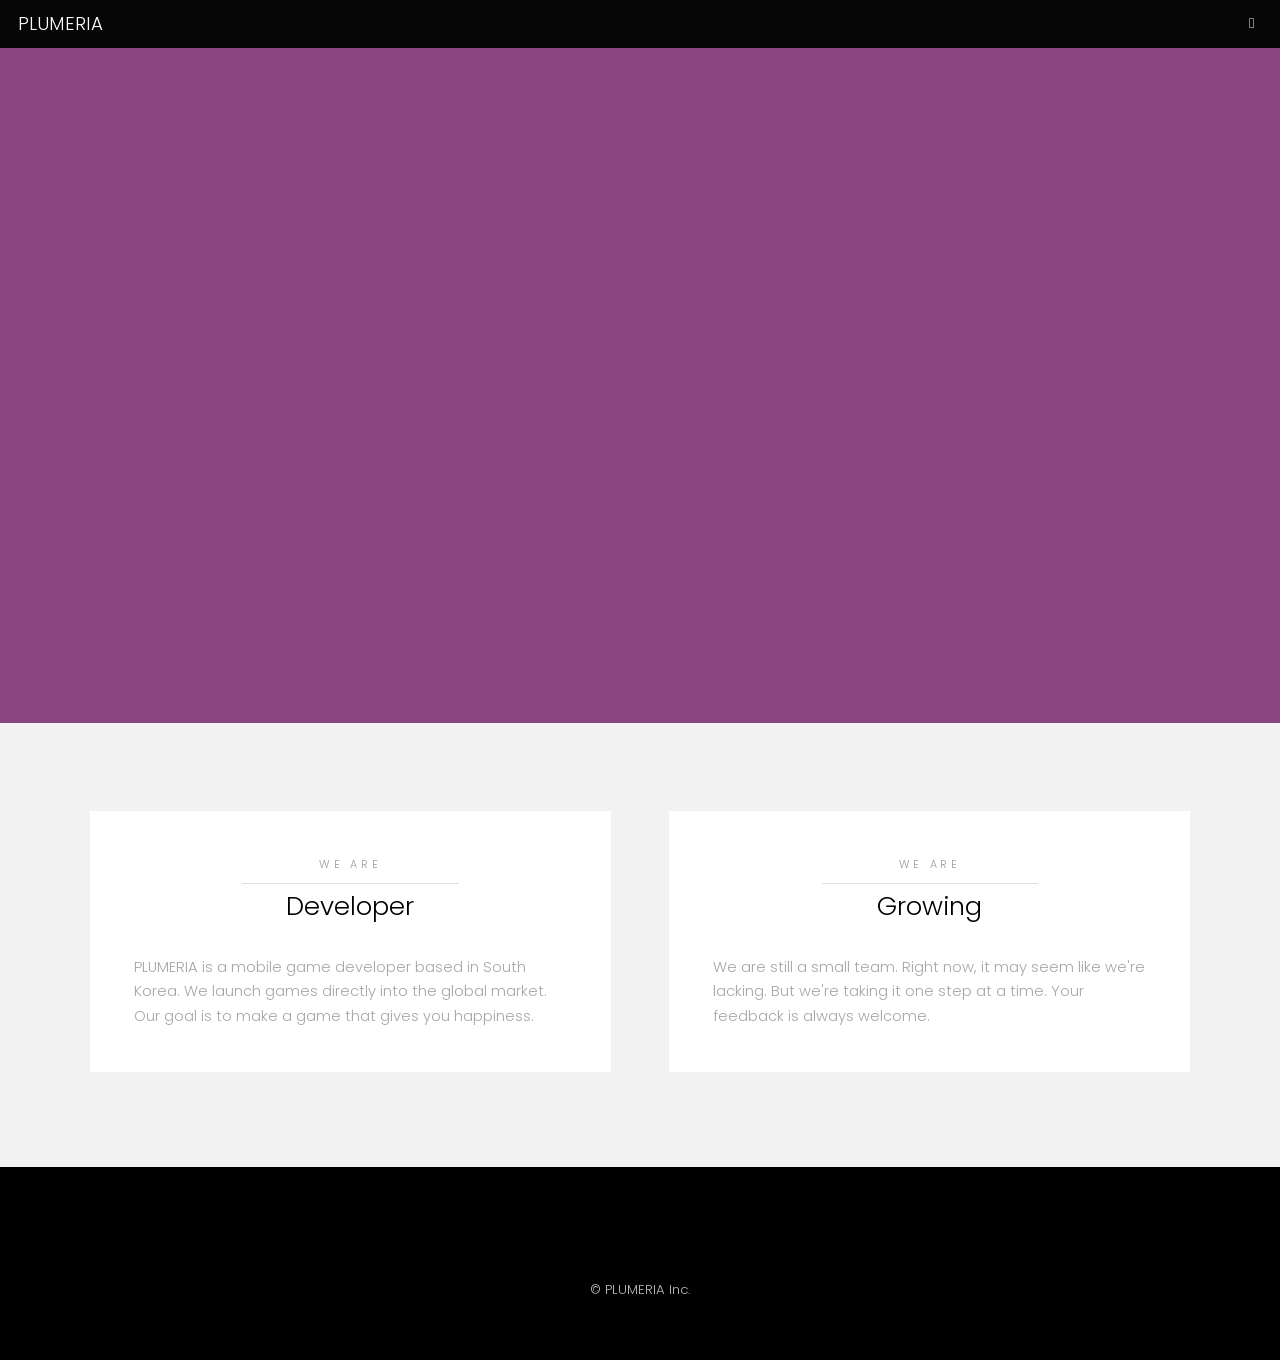
==== aboutus.html @ 8757ef38 "initial commit" ====
<!DOCTYPE HTML>
<!--
	Hielo by TEMPLATED
	templated.co @templatedco
	Released for free under the Creative Commons Attribution 3.0 license (templated.co/license)
-->
<html>
	<head>
        <title>About Us - PLUMERIA</title>
		<meta charset="utf-8" />
		<meta name="viewport" content="width=device-width, initial-scale=1" />
		<link rel="stylesheet" href="assets/css/main.css" />
	</head>
    <body class="subpage">
        <!-- Header -->
        <header id="header">
            <div class="logo"><a href="index.html">PLUMERIA <span></span></a></div>
            <a href="#menu"></a>
        </header>

        <!-- Nav -->
        <nav id="menu">
            <ul class="links">
                <li><a href="index.html">Home</a></li>
                <li><a href="aboutus.html">About Us</a></li>
                <li><a href="games.html">Games</a></li>
                <li><a href="support.html">Support</a></li>
            </ul>
        </nav>


        <section class="banner full">
            <article>
                <img src="images/slide01.jpg" alt="" />
                <div class="inner">
                    <header>
                        <p>A developer and publisher of mobile games.</p>
                        <h3>About Us</h3>
                    </header>
                </div>
            </article>
        </section>

        <!-- One -->
        <section id="one" class="wrapper style2">
            <div class="inner">
                <div class="grid-style">

                    <div>
                        <div class="box">
                            
                            <div class="content">
                                <header class="align-center">
                                    <p>We Are</p>
                                    <h2>Developer</h2>
                                </header>
                                <p> PLUMERIA is a mobile game developer based in South Korea. We launch games directly into the global market. Our goal is to make a game that gives you happiness.</p>
                                
                            </div>
                        </div>
                    </div>

                    <div>
                        <div class="box">
                            
                            <div class="content">
                                <header class="align-center">
                                    <p>We Are</p>
                                    <h2>Growing</h2>
                                </header>
                                <p> We are still a small team. Right now, it may seem like we're lacking. But we're taking it one step at a time. Your feedback is always welcome.</p>
                               
                            </div>
                        </div>
                    </div>

                </div>
            </div>
        </section>



        <!-- Footer -->
        <footer id="footer">
            <div class="container">
                <ul class="icons">
                    <!--
                <li><a href="#" class="icon fa-twitter"><span class="label">Twitter</span></a></li>
                <li><a href="#" class="icon fa-facebook"><span class="label">Facebook</span></a></li>
                <li><a href="#" class="icon fa-instagram"><span class="label">Instagram</span></a></li>
                -->
                    <li><a href="mailto:contact@plumeriagames.com" class="icon fa-envelope-o"><span class="label">Email</span></a></li>
                </ul>
            </div>
            <div class="copyright">
                &copy; PLUMERIA Inc.
            </div>
        </footer>

        <!-- Scripts -->
        <script src="assets/js/jquery.min.js"></script>
        <script src="assets/js/jquery.scrollex.min.js"></script>
        <script src="assets/js/skel.min.js"></script>
        <script src="assets/js/util.js"></script>
        <script src="assets/js/main.js"></script>

    </body>
</html>
---- assets/css/main.css ----
@charset "UTF-8";
@import url(font-awesome.min.css);
@import url("https://fonts.googleapis.com/css?family=Poppins:300,400,500,600,700");

/*
	Hielo by TEMPLATED
	templated.co @templatedco
	Released for free under the Creative Commons Attribution 3.0 license (templated.co/license)
*/

/* Reset */

	html, body, div, span, applet, object, iframe, h1, h2, h3, h4, h5, h6, p, blockquote, pre, a, abbr, acronym, address, big, cite, code, del, dfn, em, img, ins, kbd, q, s, samp, small, strike, strong, sub, sup, tt, var, b, u, i, center, dl, dt, dd, ol, ul, li, fieldset, form, label, legend, table, caption, tbody, tfoot, thead, tr, th, td, article, aside, canvas, details, embed, figure, figcaption, footer, header, hgroup, menu, nav, output, ruby, section, summary, time, mark, audio, video {
		margin: 0;
		padding: 0;
		border: 0;
		font-size: 100%;
		font: inherit;
		vertical-align: baseline;
	}

	article, aside, details, figcaption, figure, footer, header, hgroup, menu, nav, section {
		display: block;
	}

	body {
		line-height: 1;
	}

	ol, ul {
		list-style: none;
	}

	blockquote, q {
		quotes: none;
	}

	blockquote:before, blockquote:after, q:before, q:after {
		content: '';
		content: none;
	}

	table {
		border-collapse: collapse;
		border-spacing: 0;
	}

	body {
		-webkit-text-size-adjust: none;
	}

/* Box Model */

	*, *:before, *:after {
		-moz-box-sizing: border-box;
		-webkit-box-sizing: border-box;
		box-sizing: border-box;
	}

/* Containers */

	.container {
		margin-left: auto;
		margin-right: auto;
	}

	.container.\31 25\25 {
		width: 100%;
		max-width: 100rem;
		min-width: 80rem;
	}

	.container.\37 5\25 {
		width: 60rem;
	}

	.container.\35 0\25 {
		width: 40rem;
	}

	.container.\32 5\25 {
		width: 20rem;
	}

	.container {
		width: 80rem;
	}

	@media screen and (max-width: 1680px) {

		.container.\31 25\25 {
			width: 100%;
			max-width: 100rem;
			min-width: 80rem;
		}

		.container.\37 5\25 {
			width: 60rem;
		}

		.container.\35 0\25 {
			width: 40rem;
		}

		.container.\32 5\25 {
			width: 20rem;
		}

		.container {
			width: 80rem;
		}

	}

	@media screen and (max-width: 1280px) {

		.container.\31 25\25 {
			width: 100%;
			max-width: 81.25rem;
			min-width: 65rem;
		}

		.container.\37 5\25 {
			width: 48.75rem;
		}

		.container.\35 0\25 {
			width: 32.5rem;
		}

		.container.\32 5\25 {
			width: 16.25rem;
		}

		.container {
			width: 65rem;
		}

	}

	@media screen and (max-width: 980px) {

		.container.\31 25\25 {
			width: 100%;
			max-width: 112.5%;
			min-width: 90%;
		}

		.container.\37 5\25 {
			width: 67.5%;
		}

		.container.\35 0\25 {
			width: 45%;
		}

		.container.\32 5\25 {
			width: 22.5%;
		}

		.container {
			width: 90%;
		}

	}

	@media screen and (max-width: 736px) {

		.container.\31 25\25 {
			width: 100%;
			max-width: 112.5%;
			min-width: 90%;
		}

		.container.\37 5\25 {
			width: 67.5%;
		}

		.container.\35 0\25 {
			width: 45%;
		}

		.container.\32 5\25 {
			width: 22.5%;
		}

		.container {
			width: 90% !important;
		}

	}

	@media screen and (max-width: 480px) {

		.container.\31 25\25 {
			width: 100%;
			max-width: 112.5%;
			min-width: 90%;
		}

		.container.\37 5\25 {
			width: 67.5%;
		}

		.container.\35 0\25 {
			width: 45%;
		}

		.container.\32 5\25 {
			width: 22.5%;
		}

		.container {
			width: 90% !important;
		}

	}

/* Grid */

	.row {
		border-bottom: solid 1px transparent;
		-moz-box-sizing: border-box;
		-webkit-box-sizing: border-box;
		box-sizing: border-box;
	}

	.row > * {
		float: left;
		-moz-box-sizing: border-box;
		-webkit-box-sizing: border-box;
		box-sizing: border-box;
	}

	.row:after, .row:before {
		content: '';
		display: block;
		clear: both;
		height: 0;
	}

	.row.uniform > * > :first-child {
		margin-top: 0;
	}

	.row.uniform > * > :last-child {
		margin-bottom: 0;
	}

	.row.\30 \25 > * {
		padding: 0 0 0 0rem;
	}

	.row.\30 \25 {
		margin: 0 0 -1px 0rem;
	}

	.row.uniform.\30 \25 > * {
		padding: 0rem 0 0 0rem;
	}

	.row.uniform.\30 \25 {
		margin: 0rem 0 -1px 0rem;
	}

	.row > * {
		padding: 0 0 0 2rem;
	}

	.row {
		margin: 0 0 -1px -2rem;
	}

	.row.uniform > * {
		padding: 2rem 0 0 2rem;
	}

	.row.uniform {
		margin: -2rem 0 -1px -2rem;
	}

	.row.\32 00\25 > * {
		padding: 0 0 0 4rem;
	}

	.row.\32 00\25 {
		margin: 0 0 -1px -4rem;
	}

	.row.uniform.\32 00\25 > * {
		padding: 4rem 0 0 4rem;
	}

	.row.uniform.\32 00\25 {
		margin: -4rem 0 -1px -4rem;
	}

	.row.\31 50\25 > * {
		padding: 0 0 0 3rem;
	}

	.row.\31 50\25 {
		margin: 0 0 -1px -3rem;
	}

	.row.uniform.\31 50\25 > * {
		padding: 3rem 0 0 3rem;
	}

	.row.uniform.\31 50\25 {
		margin: -3rem 0 -1px -3rem;
	}

	.row.\35 0\25 > * {
		padding: 0 0 0 1rem;
	}

	.row.\35 0\25 {
		margin: 0 0 -1px -1rem;
	}

	.row.uniform.\35 0\25 > * {
		padding: 1rem 0 0 1rem;
	}

	.row.uniform.\35 0\25 {
		margin: -1rem 0 -1px -1rem;
	}

	.row.\32 5\25 > * {
		padding: 0 0 0 0.5rem;
	}

	.row.\32 5\25 {
		margin: 0 0 -1px -0.5rem;
	}

	.row.uniform.\32 5\25 > * {
		padding: 0.5rem 0 0 0.5rem;
	}

	.row.uniform.\32 5\25 {
		margin: -0.5rem 0 -1px -0.5rem;
	}

	.\31 2u, .\31 2u\24 {
		width: 100%;
		clear: none;
		margin-left: 0;
	}

	.\31 1u, .\31 1u\24 {
		width: 91.6666666667%;
		clear: none;
		margin-left: 0;
	}

	.\31 0u, .\31 0u\24 {
		width: 83.3333333333%;
		clear: none;
		margin-left: 0;
	}

	.\39 u, .\39 u\24 {
		width: 75%;
		clear: none;
		margin-left: 0;
	}

	.\38 u, .\38 u\24 {
		width: 66.6666666667%;
		clear: none;
		margin-left: 0;
	}

	.\37 u, .\37 u\24 {
		width: 58.3333333333%;
		clear: none;
		margin-left: 0;
	}

	.\36 u, .\36 u\24 {
		width: 50%;
		clear: none;
		margin-left: 0;
	}

	.\35 u, .\35 u\24 {
		width: 41.6666666667%;
		clear: none;
		margin-left: 0;
	}

	.\34 u, .\34 u\24 {
		width: 33.3333333333%;
		clear: none;
		margin-left: 0;
	}

	.\33 u, .\33 u\24 {
		width: 25%;
		clear: none;
		margin-left: 0;
	}

	.\32 u, .\32 u\24 {
		width: 16.6666666667%;
		clear: none;
		margin-left: 0;
	}

	.\31 u, .\31 u\24 {
		width: 8.3333333333%;
		clear: none;
		margin-left: 0;
	}

	.\31 2u\24 + *,
	.\31 1u\24 + *,
	.\31 0u\24 + *,
	.\39 u\24 + *,
	.\38 u\24 + *,
	.\37 u\24 + *,
	.\36 u\24 + *,
	.\35 u\24 + *,
	.\34 u\24 + *,
	.\33 u\24 + *,
	.\32 u\24 + *,
	.\31 u\24 + * {
		clear: left;
	}

	.\-11u {
		margin-left: 91.66667%;
	}

	.\-10u {
		margin-left: 83.33333%;
	}

	.\-9u {
		margin-left: 75%;
	}

	.\-8u {
		margin-left: 66.66667%;
	}

	.\-7u {
		margin-left: 58.33333%;
	}

	.\-6u {
		margin-left: 50%;
	}

	.\-5u {
		margin-left: 41.66667%;
	}

	.\-4u {
		margin-left: 33.33333%;
	}

	.\-3u {
		margin-left: 25%;
	}

	.\-2u {
		margin-left: 16.66667%;
	}

	.\-1u {
		margin-left: 8.33333%;
	}

	@media screen and (max-width: 1680px) {

		.row > * {
			padding: 0 0 0 2rem;
		}

		.row {
			margin: 0 0 -1px -2rem;
		}

		.row.uniform > * {
			padding: 2rem 0 0 2rem;
		}

		.row.uniform {
			margin: -2rem 0 -1px -2rem;
		}

		.row.\32 00\25 > * {
			padding: 0 0 0 4rem;
		}

		.row.\32 00\25 {
			margin: 0 0 -1px -4rem;
		}

		.row.uniform.\32 00\25 > * {
			padding: 4rem 0 0 4rem;
		}

		.row.uniform.\32 00\25 {
			margin: -4rem 0 -1px -4rem;
		}

		.row.\31 50\25 > * {
			padding: 0 0 0 3rem;
		}

		.row.\31 50\25 {
			margin: 0 0 -1px -3rem;
		}

		.row.uniform.\31 50\25 > * {
			padding: 3rem 0 0 3rem;
		}

		.row.uniform.\31 50\25 {
			margin: -3rem 0 -1px -3rem;
		}

		.row.\35 0\25 > * {
			padding: 0 0 0 1rem;
		}

		.row.\35 0\25 {
			margin: 0 0 -1px -1rem;
		}

		.row.uniform.\35 0\25 > * {
			padding: 1rem 0 0 1rem;
		}

		.row.uniform.\35 0\25 {
			margin: -1rem 0 -1px -1rem;
		}

		.row.\32 5\25 > * {
			padding: 0 0 0 0.5rem;
		}

		.row.\32 5\25 {
			margin: 0 0 -1px -0.5rem;
		}

		.row.uniform.\32 5\25 > * {
			padding: 0.5rem 0 0 0.5rem;
		}

		.row.uniform.\32 5\25 {
			margin: -0.5rem 0 -1px -0.5rem;
		}

		.\31 2u\28xlarge\29, .\31 2u\24\28xlarge\29 {
			width: 100%;
			clear: none;
			margin-left: 0;
		}

		.\31 1u\28xlarge\29, .\31 1u\24\28xlarge\29 {
			width: 91.6666666667%;
			clear: none;
			margin-left: 0;
		}

		.\31 0u\28xlarge\29, .\31 0u\24\28xlarge\29 {
			width: 83.3333333333%;
			clear: none;
			margin-left: 0;
		}

		.\39 u\28xlarge\29, .\39 u\24\28xlarge\29 {
			width: 75%;
			clear: none;
			margin-left: 0;
		}

		.\38 u\28xlarge\29, .\38 u\24\28xlarge\29 {
			width: 66.6666666667%;
			clear: none;
			margin-left: 0;
		}

		.\37 u\28xlarge\29, .\37 u\24\28xlarge\29 {
			width: 58.3333333333%;
			clear: none;
			margin-left: 0;
		}

		.\36 u\28xlarge\29, .\36 u\24\28xlarge\29 {
			width: 50%;
			clear: none;
			margin-left: 0;
		}

		.\35 u\28xlarge\29, .\35 u\24\28xlarge\29 {
			width: 41.6666666667%;
			clear: none;
			margin-left: 0;
		}

		.\34 u\28xlarge\29, .\34 u\24\28xlarge\29 {
			width: 33.3333333333%;
			clear: none;
			margin-left: 0;
		}

		.\33 u\28xlarge\29, .\33 u\24\28xlarge\29 {
			width: 25%;
			clear: none;
			margin-left: 0;
		}

		.\32 u\28xlarge\29, .\32 u\24\28xlarge\29 {
			width: 16.6666666667%;
			clear: none;
			margin-left: 0;
		}

		.\31 u\28xlarge\29, .\31 u\24\28xlarge\29 {
			width: 8.3333333333%;
			clear: none;
			margin-left: 0;
		}

		.\31 2u\24\28xlarge\29 + *,
		.\31 1u\24\28xlarge\29 + *,
		.\31 0u\24\28xlarge\29 + *,
		.\39 u\24\28xlarge\29 + *,
		.\38 u\24\28xlarge\29 + *,
		.\37 u\24\28xlarge\29 + *,
		.\36 u\24\28xlarge\29 + *,
		.\35 u\24\28xlarge\29 + *,
		.\34 u\24\28xlarge\29 + *,
		.\33 u\24\28xlarge\29 + *,
		.\32 u\24\28xlarge\29 + *,
		.\31 u\24\28xlarge\29 + * {
			clear: left;
		}

		.\-11u\28xlarge\29 {
			margin-left: 91.66667%;
		}

		.\-10u\28xlarge\29 {
			margin-left: 83.33333%;
		}

		.\-9u\28xlarge\29 {
			margin-left: 75%;
		}

		.\-8u\28xlarge\29 {
			margin-left: 66.66667%;
		}

		.\-7u\28xlarge\29 {
			margin-left: 58.33333%;
		}

		.\-6u\28xlarge\29 {
			margin-left: 50%;
		}

		.\-5u\28xlarge\29 {
			margin-left: 41.66667%;
		}

		.\-4u\28xlarge\29 {
			margin-left: 33.33333%;
		}

		.\-3u\28xlarge\29 {
			margin-left: 25%;
		}

		.\-2u\28xlarge\29 {
			margin-left: 16.66667%;
		}

		.\-1u\28xlarge\29 {
			margin-left: 8.33333%;
		}

	}

	@media screen and (max-width: 1280px) {

		.row > * {
			padding: 0 0 0 1.5rem;
		}

		.row {
			margin: 0 0 -1px -1.5rem;
		}

		.row.uniform > * {
			padding: 1.5rem 0 0 1.5rem;
		}

		.row.uniform {
			margin: -1.5rem 0 -1px -1.5rem;
		}

		.row.\32 00\25 > * {
			padding: 0 0 0 3rem;
		}

		.row.\32 00\25 {
			margin: 0 0 -1px -3rem;
		}

		.row.uniform.\32 00\25 > * {
			padding: 3rem 0 0 3rem;
		}

		.row.uniform.\32 00\25 {
			margin: -3rem 0 -1px -3rem;
		}

		.row.\31 50\25 > * {
			padding: 0 0 0 2.25rem;
		}

		.row.\31 50\25 {
			margin: 0 0 -1px -2.25rem;
		}

		.row.uniform.\31 50\25 > * {
			padding: 2.25rem 0 0 2.25rem;
		}

		.row.uniform.\31 50\25 {
			margin: -2.25rem 0 -1px -2.25rem;
		}

		.row.\35 0\25 > * {
			padding: 0 0 0 0.75rem;
		}

		.row.\35 0\25 {
			margin: 0 0 -1px -0.75rem;
		}

		.row.uniform.\35 0\25 > * {
			padding: 0.75rem 0 0 0.75rem;
		}

		.row.uniform.\35 0\25 {
			margin: -0.75rem 0 -1px -0.75rem;
		}

		.row.\32 5\25 > * {
			padding: 0 0 0 0.375rem;
		}

		.row.\32 5\25 {
			margin: 0 0 -1px -0.375rem;
		}

		.row.uniform.\32 5\25 > * {
			padding: 0.375rem 0 0 0.375rem;
		}

		.row.uniform.\32 5\25 {
			margin: -0.375rem 0 -1px -0.375rem;
		}

		.\31 2u\28large\29, .\31 2u\24\28large\29 {
			width: 100%;
			clear: none;
			margin-left: 0;
		}

		.\31 1u\28large\29, .\31 1u\24\28large\29 {
			width: 91.6666666667%;
			clear: none;
			margin-left: 0;
		}

		.\31 0u\28large\29, .\31 0u\24\28large\29 {
			width: 83.3333333333%;
			clear: none;
			margin-left: 0;
		}

		.\39 u\28large\29, .\39 u\24\28large\29 {
			width: 75%;
			clear: none;
			margin-left: 0;
		}

		.\38 u\28large\29, .\38 u\24\28large\29 {
			width: 66.6666666667%;
			clear: none;
			margin-left: 0;
		}

		.\37 u\28large\29, .\37 u\24\28large\29 {
			width: 58.3333333333%;
			clear: none;
			margin-left: 0;
		}

		.\36 u\28large\29, .\36 u\24\28large\29 {
			width: 50%;
			clear: none;
			margin-left: 0;
		}

		.\35 u\28large\29, .\35 u\24\28large\29 {
			width: 41.6666666667%;
			clear: none;
			margin-left: 0;
		}

		.\34 u\28large\29, .\34 u\24\28large\29 {
			width: 33.3333333333%;
			clear: none;
			margin-left: 0;
		}

		.\33 u\28large\29, .\33 u\24\28large\29 {
			width: 25%;
			clear: none;
			margin-left: 0;
		}

		.\32 u\28large\29, .\32 u\24\28large\29 {
			width: 16.6666666667%;
			clear: none;
			margin-left: 0;
		}

		.\31 u\28large\29, .\31 u\24\28large\29 {
			width: 8.3333333333%;
			clear: none;
			margin-left: 0;
		}

		.\31 2u\24\28large\29 + *,
		.\31 1u\24\28large\29 + *,
		.\31 0u\24\28large\29 + *,
		.\39 u\24\28large\29 + *,
		.\38 u\24\28large\29 + *,
		.\37 u\24\28large\29 + *,
		.\36 u\24\28large\29 + *,
		.\35 u\24\28large\29 + *,
		.\34 u\24\28large\29 + *,
		.\33 u\24\28large\29 + *,
		.\32 u\24\28large\29 + *,
		.\31 u\24\28large\29 + * {
			clear: left;
		}

		.\-11u\28large\29 {
			margin-left: 91.66667%;
		}

		.\-10u\28large\29 {
			margin-left: 83.33333%;
		}

		.\-9u\28large\29 {
			margin-left: 75%;
		}

		.\-8u\28large\29 {
			margin-left: 66.66667%;
		}

		.\-7u\28large\29 {
			margin-left: 58.33333%;
		}

		.\-6u\28large\29 {
			margin-left: 50%;
		}

		.\-5u\28large\29 {
			margin-left: 41.66667%;
		}

		.\-4u\28large\29 {
			margin-left: 33.33333%;
		}

		.\-3u\28large\29 {
			margin-left: 25%;
		}

		.\-2u\28large\29 {
			margin-left: 16.66667%;
		}

		.\-1u\28large\29 {
			margin-left: 8.33333%;
		}

	}

	@media screen and (max-width: 980px) {

		.row > * {
			padding: 0 0 0 1.5rem;
		}

		.row {
			margin: 0 0 -1px -1.5rem;
		}

		.row.uniform > * {
			padding: 1.5rem 0 0 1.5rem;
		}

		.row.uniform {
			margin: -1.5rem 0 -1px -1.5rem;
		}

		.row.\32 00\25 > * {
			padding: 0 0 0 3rem;
		}

		.row.\32 00\25 {
			margin: 0 0 -1px -3rem;
		}

		.row.uniform.\32 00\25 > * {
			padding: 3rem 0 0 3rem;
		}

		.row.uniform.\32 00\25 {
			margin: -3rem 0 -1px -3rem;
		}

		.row.\31 50\25 > * {
			padding: 0 0 0 2.25rem;
		}

		.row.\31 50\25 {
			margin: 0 0 -1px -2.25rem;
		}

		.row.uniform.\31 50\25 > * {
			padding: 2.25rem 0 0 2.25rem;
		}

		.row.uniform.\31 50\25 {
			margin: -2.25rem 0 -1px -2.25rem;
		}

		.row.\35 0\25 > * {
			padding: 0 0 0 0.75rem;
		}

		.row.\35 0\25 {
			margin: 0 0 -1px -0.75rem;
		}

		.row.uniform.\35 0\25 > * {
			padding: 0.75rem 0 0 0.75rem;
		}

		.row.uniform.\35 0\25 {
			margin: -0.75rem 0 -1px -0.75rem;
		}

		.row.\32 5\25 > * {
			padding: 0 0 0 0.375rem;
		}

		.row.\32 5\25 {
			margin: 0 0 -1px -0.375rem;
		}

		.row.uniform.\32 5\25 > * {
			padding: 0.375rem 0 0 0.375rem;
		}

		.row.uniform.\32 5\25 {
			margin: -0.375rem 0 -1px -0.375rem;
		}

		.\31 2u\28medium\29, .\31 2u\24\28medium\29 {
			width: 100%;
			clear: none;
			margin-left: 0;
		}

		.\31 1u\28medium\29, .\31 1u\24\28medium\29 {
			width: 91.6666666667%;
			clear: none;
			margin-left: 0;
		}

		.\31 0u\28medium\29, .\31 0u\24\28medium\29 {
			width: 83.3333333333%;
			clear: none;
			margin-left: 0;
		}

		.\39 u\28medium\29, .\39 u\24\28medium\29 {
			width: 75%;
			clear: none;
			margin-left: 0;
		}

		.\38 u\28medium\29, .\38 u\24\28medium\29 {
			width: 66.6666666667%;
			clear: none;
			margin-left: 0;
		}

		.\37 u\28medium\29, .\37 u\24\28medium\29 {
			width: 58.3333333333%;
			clear: none;
			margin-left: 0;
		}

		.\36 u\28medium\29, .\36 u\24\28medium\29 {
			width: 50%;
			clear: none;
			margin-left: 0;
		}

		.\35 u\28medium\29, .\35 u\24\28medium\29 {
			width: 41.6666666667%;
			clear: none;
			margin-left: 0;
		}

		.\34 u\28medium\29, .\34 u\24\28medium\29 {
			width: 33.3333333333%;
			clear: none;
			margin-left: 0;
		}

		.\33 u\28medium\29, .\33 u\24\28medium\29 {
			width: 25%;
			clear: none;
			margin-left: 0;
		}

		.\32 u\28medium\29, .\32 u\24\28medium\29 {
			width: 16.6666666667%;
			clear: none;
			margin-left: 0;
		}

		.\31 u\28medium\29, .\31 u\24\28medium\29 {
			width: 8.3333333333%;
			clear: none;
			margin-left: 0;
		}

		.\31 2u\24\28medium\29 + *,
		.\31 1u\24\28medium\29 + *,
		.\31 0u\24\28medium\29 + *,
		.\39 u\24\28medium\29 + *,
		.\38 u\24\28medium\29 + *,
		.\37 u\24\28medium\29 + *,
		.\36 u\24\28medium\29 + *,
		.\35 u\24\28medium\29 + *,
		.\34 u\24\28medium\29 + *,
		.\33 u\24\28medium\29 + *,
		.\32 u\24\28medium\29 + *,
		.\31 u\24\28medium\29 + * {
			clear: left;
		}

		.\-11u\28medium\29 {
			margin-left: 91.66667%;
		}

		.\-10u\28medium\29 {
			margin-left: 83.33333%;
		}

		.\-9u\28medium\29 {
			margin-left: 75%;
		}

		.\-8u\28medium\29 {
			margin-left: 66.66667%;
		}

		.\-7u\28medium\29 {
			margin-left: 58.33333%;
		}

		.\-6u\28medium\29 {
			margin-left: 50%;
		}

		.\-5u\28medium\29 {
			margin-left: 41.66667%;
		}

		.\-4u\28medium\29 {
			margin-left: 33.33333%;
		}

		.\-3u\28medium\29 {
			margin-left: 25%;
		}

		.\-2u\28medium\29 {
			margin-left: 16.66667%;
		}

		.\-1u\28medium\29 {
			margin-left: 8.33333%;
		}

	}

	@media screen and (max-width: 736px) {

		.row > * {
			padding: 0 0 0 1.25rem;
		}

		.row {
			margin: 0 0 -1px -1.25rem;
		}

		.row.uniform > * {
			padding: 1.25rem 0 0 1.25rem;
		}

		.row.uniform {
			margin: -1.25rem 0 -1px -1.25rem;
		}

		.row.\32 00\25 > * {
			padding: 0 0 0 2.5rem;
		}

		.row.\32 00\25 {
			margin: 0 0 -1px -2.5rem;
		}

		.row.uniform.\32 00\25 > * {
			padding: 2.5rem 0 0 2.5rem;
		}

		.row.uniform.\32 00\25 {
			margin: -2.5rem 0 -1px -2.5rem;
		}

		.row.\31 50\25 > * {
			padding: 0 0 0 1.875rem;
		}

		.row.\31 50\25 {
			margin: 0 0 -1px -1.875rem;
		}

		.row.uniform.\31 50\25 > * {
			padding: 1.875rem 0 0 1.875rem;
		}

		.row.uniform.\31 50\25 {
			margin: -1.875rem 0 -1px -1.875rem;
		}

		.row.\35 0\25 > * {
			padding: 0 0 0 0.625rem;
		}

		.row.\35 0\25 {
			margin: 0 0 -1px -0.625rem;
		}

		.row.uniform.\35 0\25 > * {
			padding: 0.625rem 0 0 0.625rem;
		}

		.row.uniform.\35 0\25 {
			margin: -0.625rem 0 -1px -0.625rem;
		}

		.row.\32 5\25 > * {
			padding: 0 0 0 0.3125rem;
		}

		.row.\32 5\25 {
			margin: 0 0 -1px -0.3125rem;
		}

		.row.uniform.\32 5\25 > * {
			padding: 0.3125rem 0 0 0.3125rem;
		}

		.row.uniform.\32 5\25 {
			margin: -0.3125rem 0 -1px -0.3125rem;
		}

		.\31 2u\28small\29, .\31 2u\24\28small\29 {
			width: 100%;
			clear: none;
			margin-left: 0;
		}

		.\31 1u\28small\29, .\31 1u\24\28small\29 {
			width: 91.6666666667%;
			clear: none;
			margin-left: 0;
		}

		.\31 0u\28small\29, .\31 0u\24\28small\29 {
			width: 83.3333333333%;
			clear: none;
			margin-left: 0;
		}

		.\39 u\28small\29, .\39 u\24\28small\29 {
			width: 75%;
			clear: none;
			margin-left: 0;
		}

		.\38 u\28small\29, .\38 u\24\28small\29 {
			width: 66.6666666667%;
			clear: none;
			margin-left: 0;
		}

		.\37 u\28small\29, .\37 u\24\28small\29 {
			width: 58.3333333333%;
			clear: none;
			margin-left: 0;
		}

		.\36 u\28small\29, .\36 u\24\28small\29 {
			width: 50%;
			clear: none;
			margin-left: 0;
		}

		.\35 u\28small\29, .\35 u\24\28small\29 {
			width: 41.6666666667%;
			clear: none;
			margin-left: 0;
		}

		.\34 u\28small\29, .\34 u\24\28small\29 {
			width: 33.3333333333%;
			clear: none;
			margin-left: 0;
		}

		.\33 u\28small\29, .\33 u\24\28small\29 {
			width: 25%;
			clear: none;
			margin-left: 0;
		}

		.\32 u\28small\29, .\32 u\24\28small\29 {
			width: 16.6666666667%;
			clear: none;
			margin-left: 0;
		}

		.\31 u\28small\29, .\31 u\24\28small\29 {
			width: 8.3333333333%;
			clear: none;
			margin-left: 0;
		}

		.\31 2u\24\28small\29 + *,
		.\31 1u\24\28small\29 + *,
		.\31 0u\24\28small\29 + *,
		.\39 u\24\28small\29 + *,
		.\38 u\24\28small\29 + *,
		.\37 u\24\28small\29 + *,
		.\36 u\24\28small\29 + *,
		.\35 u\24\28small\29 + *,
		.\34 u\24\28small\29 + *,
		.\33 u\24\28small\29 + *,
		.\32 u\24\28small\29 + *,
		.\31 u\24\28small\29 + * {
			clear: left;
		}

		.\-11u\28small\29 {
			margin-left: 91.66667%;
		}

		.\-10u\28small\29 {
			margin-left: 83.33333%;
		}

		.\-9u\28small\29 {
			margin-left: 75%;
		}

		.\-8u\28small\29 {
			margin-left: 66.66667%;
		}

		.\-7u\28small\29 {
			margin-left: 58.33333%;
		}

		.\-6u\28small\29 {
			margin-left: 50%;
		}

		.\-5u\28small\29 {
			margin-left: 41.66667%;
		}

		.\-4u\28small\29 {
			margin-left: 33.33333%;
		}

		.\-3u\28small\29 {
			margin-left: 25%;
		}

		.\-2u\28small\29 {
			margin-left: 16.66667%;
		}

		.\-1u\28small\29 {
			margin-left: 8.33333%;
		}

	}

	@media screen and (max-width: 480px) {

		.row > * {
			padding: 0 0 0 1.25rem;
		}

		.row {
			margin: 0 0 -1px -1.25rem;
		}

		.row.uniform > * {
			padding: 1.25rem 0 0 1.25rem;
		}

		.row.uniform {
			margin: -1.25rem 0 -1px -1.25rem;
		}

		.row.\32 00\25 > * {
			padding: 0 0 0 2.5rem;
		}

		.row.\32 00\25 {
			margin: 0 0 -1px -2.5rem;
		}

		.row.uniform.\32 00\25 > * {
			padding: 2.5rem 0 0 2.5rem;
		}

		.row.uniform.\32 00\25 {
			margin: -2.5rem 0 -1px -2.5rem;
		}

		.row.\31 50\25 > * {
			padding: 0 0 0 1.875rem;
		}

		.row.\31 50\25 {
			margin: 0 0 -1px -1.875rem;
		}

		.row.uniform.\31 50\25 > * {
			padding: 1.875rem 0 0 1.875rem;
		}

		.row.uniform.\31 50\25 {
			margin: -1.875rem 0 -1px -1.875rem;
		}

		.row.\35 0\25 > * {
			padding: 0 0 0 0.625rem;
		}

		.row.\35 0\25 {
			margin: 0 0 -1px -0.625rem;
		}

		.row.uniform.\35 0\25 > * {
			padding: 0.625rem 0 0 0.625rem;
		}

		.row.uniform.\35 0\25 {
			margin: -0.625rem 0 -1px -0.625rem;
		}

		.row.\32 5\25 > * {
			padding: 0 0 0 0.3125rem;
		}

		.row.\32 5\25 {
			margin: 0 0 -1px -0.3125rem;
		}

		.row.uniform.\32 5\25 > * {
			padding: 0.3125rem 0 0 0.3125rem;
		}

		.row.uniform.\32 5\25 {
			margin: -0.3125rem 0 -1px -0.3125rem;
		}

		.\31 2u\28xsmall\29, .\31 2u\24\28xsmall\29 {
			width: 100%;
			clear: none;
			margin-left: 0;
		}

		.\31 1u\28xsmall\29, .\31 1u\24\28xsmall\29 {
			width: 91.6666666667%;
			clear: none;
			margin-left: 0;
		}

		.\31 0u\28xsmall\29, .\31 0u\24\28xsmall\29 {
			width: 83.3333333333%;
			clear: none;
			margin-left: 0;
		}

		.\39 u\28xsmall\29, .\39 u\24\28xsmall\29 {
			width: 75%;
			clear: none;
			margin-left: 0;
		}

		.\38 u\28xsmall\29, .\38 u\24\28xsmall\29 {
			width: 66.6666666667%;
			clear: none;
			margin-left: 0;
		}

		.\37 u\28xsmall\29, .\37 u\24\28xsmall\29 {
			width: 58.3333333333%;
			clear: none;
			margin-left: 0;
		}

		.\36 u\28xsmall\29, .\36 u\24\28xsmall\29 {
			width: 50%;
			clear: none;
			margin-left: 0;
		}

		.\35 u\28xsmall\29, .\35 u\24\28xsmall\29 {
			width: 41.6666666667%;
			clear: none;
			margin-left: 0;
		}

		.\34 u\28xsmall\29, .\34 u\24\28xsmall\29 {
			width: 33.3333333333%;
			clear: none;
			margin-left: 0;
		}

		.\33 u\28xsmall\29, .\33 u\24\28xsmall\29 {
			width: 25%;
			clear: none;
			margin-left: 0;
		}

		.\32 u\28xsmall\29, .\32 u\24\28xsmall\29 {
			width: 16.6666666667%;
			clear: none;
			margin-left: 0;
		}

		.\31 u\28xsmall\29, .\31 u\24\28xsmall\29 {
			width: 8.3333333333%;
			clear: none;
			margin-left: 0;
		}

		.\31 2u\24\28xsmall\29 + *,
		.\31 1u\24\28xsmall\29 + *,
		.\31 0u\24\28xsmall\29 + *,
		.\39 u\24\28xsmall\29 + *,
		.\38 u\24\28xsmall\29 + *,
		.\37 u\24\28xsmall\29 + *,
		.\36 u\24\28xsmall\29 + *,
		.\35 u\24\28xsmall\29 + *,
		.\34 u\24\28xsmall\29 + *,
		.\33 u\24\28xsmall\29 + *,
		.\32 u\24\28xsmall\29 + *,
		.\31 u\24\28xsmall\29 + * {
			clear: left;
		}

		.\-11u\28xsmall\29 {
			margin-left: 91.66667%;
		}

		.\-10u\28xsmall\29 {
			margin-left: 83.33333%;
		}

		.\-9u\28xsmall\29 {
			margin-left: 75%;
		}

		.\-8u\28xsmall\29 {
			margin-left: 66.66667%;
		}

		.\-7u\28xsmall\29 {
			margin-left: 58.33333%;
		}

		.\-6u\28xsmall\29 {
			margin-left: 50%;
		}

		.\-5u\28xsmall\29 {
			margin-left: 41.66667%;
		}

		.\-4u\28xsmall\29 {
			margin-left: 33.33333%;
		}

		.\-3u\28xsmall\29 {
			margin-left: 25%;
		}

		.\-2u\28xsmall\29 {
			margin-left: 16.66667%;
		}

		.\-1u\28xsmall\29 {
			margin-left: 8.33333%;
		}

	}

/* Basic */

	@-ms-viewport {
		width: device-width;
	}

	body {
		-ms-overflow-style: scrollbar;
	}

	@media screen and (max-width: 480px) {

		html, body {
			min-width: 320px;
		}

	}

	body {
		background: #fff;
	}

		body.is-loading *, body.is-loading *:before, body.is-loading *:after {
			-moz-animation: none !important;
			-webkit-animation: none !important;
			-ms-animation: none !important;
			animation: none !important;
			-moz-transition: none !important;
			-webkit-transition: none !important;
			-ms-transition: none !important;
			transition: none !important;
		}

/* Type */

	html {
		font-size: 13pt;
	}

		@media screen and (max-width: 1680px) {

			html {
				font-size: 11pt;
			}

		}

		@media screen and (max-width: 1280px) {

			html {
				font-size: 11pt;
			}

		}

		@media screen and (max-width: 980px) {

			html {
				font-size: 12pt;
			}

		}

		@media screen and (max-width: 736px) {

			html {
				font-size: 12pt;
			}

		}

		@media screen and (max-width: 480px) {

			html {
				font-size: 12pt;
			}

		}

	body {
		background-color: #fff;
		color: #444;
	}

	body, input, select, textarea {
		font-family: "Poppins", sans-serif;
		font-weight: 300;
		font-size: 1rem;
		line-height: 1.65;
	}

	a {
		text-decoration: underline;
	}

		a:hover {
			text-decoration: none;
		}

	strong, b {
		font-weight: 600;
	}

	em, i {
		font-style: italic;
	}

	p {
		margin: 0 0 2rem 0;
	}

		p.special {
			text-transform: uppercase;
			font-size: .75rem;
			font-weight: 300;
			margin: 0 0 .5rem 0;
			padding: 0 0 1rem 0;
			letter-spacing: .25rem;
		}

			p.special:after {
				content: '';
				position: absolute;
				margin: auto;
				right: 0;
				bottom: 0;
				left: 0;
				width: 50%;
				height: 1px;
				background-color: rgba(0, 0, 0, 0.125);
			}

	h1, h2, h3, h4, h5, h6 {
		font-weight: 300;
		line-height: 1.5;
		margin: 0 0 1rem 0;
	}

		h1 a, h2 a, h3 a, h4 a, h5 a, h6 a {
			color: inherit;
			text-decoration: none;
		}

	h2 {
		font-size: 1.75rem;
	}

	h3 {
		font-size: 1.35rem;
	}

	h4 {
		font-size: 1.1rem;
	}

	h5 {
		font-size: 0.9rem;
	}

	h6 {
		font-size: 0.7rem;
	}

	sub {
		font-size: 0.8rem;
		position: relative;
		top: 0.5rem;
	}

	sup {
		font-size: 0.8rem;
		position: relative;
		top: -0.5rem;
	}

	blockquote {
		border-left: solid 4px;
		font-style: italic;
		margin: 0 0 2rem 0;
		padding: 0.5rem 0 0.5rem 2rem;
	}

	code {
		border-radius: 2px;
		border: solid 1px;
		font-family: "Courier New", monospace;
		font-size: 0.9rem;
		margin: 0 0.25rem;
		padding: 0.25rem 0.65rem;
	}

	pre {
		-webkit-overflow-scrolling: touch;
		font-family: "Courier New", monospace;
		font-size: 0.9rem;
		margin: 0 0 2rem 0;
	}

		pre code {
			display: block;
			line-height: 1.75;
			padding: 1rem 1.5rem;
			overflow-x: auto;
		}

	hr {
		border: 0;
		border-bottom: solid 1px;
		margin: 2rem 0;
	}

		hr.major {
			margin: 3rem 0;
		}

	.align-left {
		text-align: left;
	}

	.align-center {
		text-align: center;
	}

	.align-right {
		text-align: right;
	}

	input, select, textarea {
		color: #555;
	}

	a {
		color: #8a4680;
	}

	strong, b {
		color: #555;
	}

	h1, h2, h3, h4, h5, h6 {
		color: #555;
	}

	blockquote {
		border-left-color: rgba(144, 144, 144, 0.25);
	}

	code {
		background: rgba(144, 144, 144, 0.075);
		border-color: rgba(144, 144, 144, 0.25);
	}

	hr {
		border-bottom-color: rgba(144, 144, 144, 0.25);
	}

/* Box */

	.box {
		margin-bottom: 2rem;
		background: #FFF;
	}

		.box .image.fit {
			margin: 0;
			border-radius: 0;
		}

			.box .image.fit img {
				border-radius: 0;
			}

		.box header h2 {
			margin-bottom: 2rem;
		}

		.box header p {
			text-transform: uppercase;
			font-size: .75rem;
			font-weight: 300;
			margin: 0 0 .25rem 0;
			padding: 0 0 .75rem 0;
			letter-spacing: .25rem;
		}

			.box header p:after {
				content: '';
				position: absolute;
				margin: auto;
				right: 0;
				bottom: 0;
				left: 0;
				width: 50%;
				height: 1px;
				background-color: rgba(0, 0, 0, 0.125);
			}

		.box .content {
			padding: 3rem;
		}

		.box > :last-child,
		.box > :last-child > :last-child,
		.box > :last-child > :last-child > :last-child {
			margin-bottom: 0;
		}

		.box.alt {
			border: 0;
			border-radius: 0;
			padding: 0;
		}

		@media screen and (max-width: 736px) {

			.box .content {
				padding: 2rem;
			}

		}

	.box {
		border-color: rgba(144, 144, 144, 0.25);
	}

/* Button */

	input[type="submit"],
	input[type="reset"],
	input[type="button"],
	button,
	.button {
		-moz-appearance: none;
		-webkit-appearance: none;
		-ms-appearance: none;
		appearance: none;
		-moz-transition: background-color 0.2s ease-in-out, color 0.2s ease-in-out;
		-webkit-transition: background-color 0.2s ease-in-out, color 0.2s ease-in-out;
		-ms-transition: background-color 0.2s ease-in-out, color 0.2s ease-in-out;
		transition: background-color 0.2s ease-in-out, color 0.2s ease-in-out;
		border-radius: 2px;
		border: 0;
		cursor: pointer;
		display: inline-block;
		font-weight: 300;
		height: 2.85rem;
		line-height: 2.95rem;
		padding: 0 1.5rem;
		text-align: center;
		text-decoration: none;
		text-transform: uppercase;
		white-space: nowrap;
	}

		input[type="submit"].icon,
		input[type="reset"].icon,
		input[type="button"].icon,
		button.icon,
		.button.icon {
			padding-left: 1.35rem;
		}

			input[type="submit"].icon:before,
			input[type="reset"].icon:before,
			input[type="button"].icon:before,
			button.icon:before,
			.button.icon:before {
				margin-right: 0.5rem;
			}

		input[type="submit"].fit,
		input[type="reset"].fit,
		input[type="button"].fit,
		button.fit,
		.button.fit {
			display: block;
			margin: 0 0 1rem 0;
			width: 100%;
		}

		input[type="submit"].small,
		input[type="reset"].small,
		input[type="button"].small,
		button.small,
		.button.small {
			font-size: 0.8rem;
		}

		input[type="submit"].big,
		input[type="reset"].big,
		input[type="button"].big,
		button.big,
		.button.big {
			font-size: 1.35rem;
		}

		input[type="submit"].disabled, input[type="submit"]:disabled,
		input[type="reset"].disabled,
		input[type="reset"]:disabled,
		input[type="button"].disabled,
		input[type="button"]:disabled,
		button.disabled,
		button:disabled,
		.button.disabled,
		.button:disabled {
			-moz-pointer-events: none;
			-webkit-pointer-events: none;
			-ms-pointer-events: none;
			pointer-events: none;
			opacity: 0.25;
		}

		@media screen and (max-width: 480px) {

			input[type="submit"],
			input[type="reset"],
			input[type="button"],
			button,
			.button {
				padding: 0;
				width: 100%;
			}

		}

	input[type="submit"],
	input[type="reset"],
	input[type="button"],
	button,
	.button {
		background-color: #f2f2f2;
		color: #000 !important;
	}

		input[type="submit"]:hover,
		input[type="reset"]:hover,
		input[type="button"]:hover,
		button:hover,
		.button:hover {
			background-color: white;
		}

		input[type="submit"]:active,
		input[type="reset"]:active,
		input[type="button"]:active,
		button:active,
		.button:active {
			background-color: #e5e5e5;
		}

		input[type="submit"].alt,
		input[type="reset"].alt,
		input[type="button"].alt,
		button.alt,
		.button.alt {
			background-color: transparent;
			box-shadow: inset 0 0 0 2px rgba(144, 144, 144, 0.25);
			color: #555 !important;
		}

			input[type="submit"].alt:hover,
			input[type="reset"].alt:hover,
			input[type="button"].alt:hover,
			button.alt:hover,
			.button.alt:hover {
				background-color: rgba(144, 144, 144, 0.075);
			}

			input[type="submit"].alt:active,
			input[type="reset"].alt:active,
			input[type="button"].alt:active,
			button.alt:active,
			.button.alt:active {
				background-color: rgba(144, 144, 144, 0.2);
			}

			input[type="submit"].alt.icon:before,
			input[type="reset"].alt.icon:before,
			input[type="button"].alt.icon:before,
			button.alt.icon:before,
			.button.alt.icon:before {
				color: #bbb;
			}

		input[type="submit"].special,
		input[type="reset"].special,
		input[type="button"].special,
		button.special,
		.button.special {
			background-color: #8a4680;
			color: #ffffff !important;
		}

			input[type="submit"].special:hover,
			input[type="reset"].special:hover,
			input[type="button"].special:hover,
			button.special:hover,
			.button.special:hover {
				background-color: #9b4f90;
			}

			input[type="submit"].special:active,
			input[type="reset"].special:active,
			input[type="button"].special:active,
			button.special:active,
			.button.special:active {
				background-color: #793d70;
			}

/* Form */

	form {
		margin: 0 0 2rem 0;
	}

	label {
		display: block;
		font-size: 0.9rem;
		font-weight: 700;
		margin: 0 0 1rem 0;
	}

	input[type="text"],
	input[type="password"],
	input[type="email"],
	select,
	textarea {
		-moz-appearance: none;
		-webkit-appearance: none;
		-ms-appearance: none;
		appearance: none;
		border-radius: 2px;
		border: none;
		border: solid 1px;
		color: inherit;
		display: block;
		outline: 0;
		padding: 0 1rem;
		text-decoration: none;
		width: 100%;
	}

		input[type="text"]:invalid,
		input[type="password"]:invalid,
		input[type="email"]:invalid,
		select:invalid,
		textarea:invalid {
			box-shadow: none;
		}

	.select-wrapper {
		text-decoration: none;
		display: block;
		position: relative;
	}

		.select-wrapper:before {
			-moz-osx-font-smoothing: grayscale;
			-webkit-font-smoothing: antialiased;
			font-family: FontAwesome;
			font-style: normal;
			font-weight: normal;
			text-transform: none !important;
		}

		.select-wrapper:before {
			content: '\f078';
			display: block;
			height: 2.75rem;
			line-height: 2.75rem;
			pointer-events: none;
			position: absolute;
			right: 0;
			text-align: center;
			top: 0;
			width: 2.75rem;
		}

		.select-wrapper select::-ms-expand {
			display: none;
		}

	input[type="text"],
	input[type="password"],
	input[type="email"],
	select {
		height: 2.75rem;
	}

	textarea {
		padding: 0.75rem 1rem;
	}

	input[type="checkbox"],
	input[type="radio"] {
		-moz-appearance: none;
		-webkit-appearance: none;
		-ms-appearance: none;
		appearance: none;
		display: block;
		float: left;
		margin-right: -2rem;
		opacity: 0;
		width: 1rem;
		z-index: -1;
	}

		input[type="checkbox"] + label,
		input[type="radio"] + label {
			text-decoration: none;
			cursor: pointer;
			display: inline-block;
			font-size: 1rem;
			font-weight: 400;
			padding-left: 2.4rem;
			padding-right: 0.75rem;
			position: relative;
		}

			input[type="checkbox"] + label:before,
			input[type="radio"] + label:before {
				-moz-osx-font-smoothing: grayscale;
				-webkit-font-smoothing: antialiased;
				font-family: FontAwesome;
				font-style: normal;
				font-weight: normal;
				text-transform: none !important;
			}

			input[type="checkbox"] + label:before,
			input[type="radio"] + label:before {
				border-radius: 2px;
				border: solid 1px;
				content: '';
				display: inline-block;
				height: 1.65rem;
				left: 0;
				line-height: 1.58125rem;
				position: absolute;
				text-align: center;
				top: 0;
				width: 1.65rem;
			}

		input[type="checkbox"]:checked + label:before,
		input[type="radio"]:checked + label:before {
			content: '\f00c';
		}

	input[type="checkbox"] + label:before {
		border-radius: 2px;
	}

	input[type="radio"] + label:before {
		border-radius: 100%;
	}

	::-webkit-input-placeholder {
		opacity: 1.0;
	}

	:-moz-placeholder {
		opacity: 1.0;
	}

	::-moz-placeholder {
		opacity: 1.0;
	}

	:-ms-input-placeholder {
		opacity: 1.0;
	}

	.formerize-placeholder {
		opacity: 1.0;
	}

	label {
		color: #555;
	}

	input[type="text"],
	input[type="password"],
	input[type="email"],
	select,
	textarea {
		background: rgba(144, 144, 144, 0.075);
		border-color: rgba(144, 144, 144, 0.25);
	}

		input[type="text"]:focus,
		input[type="password"]:focus,
		input[type="email"]:focus,
		select:focus,
		textarea:focus {
			border-color: #8a4680;
			box-shadow: 0 0 0 1px #8a4680;
		}

	.select-wrapper:before {
		color: rgba(144, 144, 144, 0.25);
	}

	input[type="checkbox"] + label,
	input[type="radio"] + label {
		color: #444;
	}

		input[type="checkbox"] + label:before,
		input[type="radio"] + label:before {
			background: rgba(144, 144, 144, 0.075);
			border-color: rgba(144, 144, 144, 0.25);
		}

	input[type="checkbox"]:checked + label:before,
	input[type="radio"]:checked + label:before {
		background-color: #8a4680;
		border-color: #8a4680;
		color: #ffffff;
	}

	input[type="checkbox"]:focus + label:before,
	input[type="radio"]:focus + label:before {
		border-color: #8a4680;
		box-shadow: 0 0 0 1px #8a4680;
	}

	::-webkit-input-placeholder {
		color: #bbb !important;
	}

	:-moz-placeholder {
		color: #bbb !important;
	}

	::-moz-placeholder {
		color: #bbb !important;
	}

	:-ms-input-placeholder {
		color: #bbb !important;
	}

	.formerize-placeholder {
		color: #bbb !important;
	}

/* Icon */

	.icon {
		text-decoration: none;
		border-bottom: none;
		position: relative;
	}

		.icon:before {
			-moz-osx-font-smoothing: grayscale;
			-webkit-font-smoothing: antialiased;
			font-family: FontAwesome;
			font-style: normal;
			font-weight: normal;
			text-transform: none !important;
		}

		.icon > .label {
			display: none;
		}

/* Image */

	.image {
		border-radius: 2px;
		border: 0;
		display: inline-block;
		position: relative;
	}

		.image img {
			border-radius: 2px;
			display: block;
		}

		.image.left, .image.right {
			max-width: 40%;
		}

			.image.left img, .image.right img {
				width: 100%;
			}

		.image.left {
			float: left;
			margin: 0 1.5rem 1rem 0;
			top: 0.25rem;
		}

		.image.right {
			float: right;
			margin: 0 0 1rem 1.5rem;
			top: 0.25rem;
		}

		.image.fit {
			display: block;
			margin: 0 0 2rem 0;
			width: 100%;
		}

			.image.fit img {
				width: 100%;
			}

		.image.main {
			display: block;
			margin: 0 0 3rem 0;
			width: 100%;
		}

			.image.main img {
				width: 100%;
			}

/* List */

	ol {
		list-style: decimal;
		margin: 0 0 2rem 0;
		padding-left: 1.25rem;
	}

		ol li {
			padding-left: 0.25rem;
		}

	ul {
		list-style: disc;
		margin: 0 0 2rem 0;
		padding-left: 1rem;
	}

		ul li {
			padding-left: 0.5rem;
		}

		ul.alt {
			list-style: none;
			padding-left: 0;
		}

			ul.alt li {
				border-top: solid 1px;
				padding: 0.5rem 0;
			}

				ul.alt li:first-child {
					border-top: 0;
					padding-top: 0;
				}

		ul.icons {
			cursor: default;
			list-style: none;
			padding-left: 0;
		}

			ul.icons li {
				display: inline-block;
				padding: 0 1rem 0 0;
			}

				ul.icons li:last-child {
					padding-right: 0;
				}

				ul.icons li .icon:before {
					font-size: 2rem;
				}

		ul.actions {
			cursor: default;
			list-style: none;
			padding-left: 0;
		}

			ul.actions li {
				display: inline-block;
				padding: 0 1rem 0 0;
				vertical-align: middle;
			}

				ul.actions li:last-child {
					padding-right: 0;
				}

			ul.actions.small li {
				padding: 0 0.5rem 0 0;
			}

			ul.actions.vertical li {
				display: block;
				padding: 1rem 0 0 0;
			}

				ul.actions.vertical li:first-child {
					padding-top: 0;
				}

				ul.actions.vertical li > * {
					margin-bottom: 0;
				}

			ul.actions.vertical.small li {
				padding: 0.5rem 0 0 0;
			}

				ul.actions.vertical.small li:first-child {
					padding-top: 0;
				}

			ul.actions.fit {
				display: table;
				margin-left: -1rem;
				padding: 0;
				table-layout: fixed;
				width: calc(100% + 1rem);
			}

				ul.actions.fit li {
					display: table-cell;
					padding: 0 0 0 1rem;
				}

					ul.actions.fit li > * {
						margin-bottom: 0;
					}

				ul.actions.fit.small {
					margin-left: -0.5rem;
					width: calc(100% + 0.5rem);
				}

					ul.actions.fit.small li {
						padding: 0 0 0 0.5rem;
					}

			@media screen and (max-width: 480px) {

				ul.actions {
					margin: 0 0 2rem 0;
				}

					ul.actions li {
						padding: 1rem 0 0 0;
						display: block;
						text-align: center;
						width: 100%;
					}

						ul.actions li:first-child {
							padding-top: 0;
						}

						ul.actions li > * {
							width: 100%;
							margin: 0 !important;
						}

							ul.actions li > *.icon:before {
								margin-left: -2rem;
							}

					ul.actions.small li {
						padding: 0.5rem 0 0 0;
					}

						ul.actions.small li:first-child {
							padding-top: 0;
						}

			}

	dl {
		margin: 0 0 2rem 0;
	}

		dl dt {
			display: block;
			font-weight: 700;
			margin: 0 0 1rem 0;
		}

		dl dd {
			margin-left: 2rem;
		}

	ul.alt li {
		border-top-color: rgba(144, 144, 144, 0.25);
	}

/* Section/Article */

	section.special, article.special {
		text-align: center;
	}

	header p {
		position: relative;
		margin: 0 0 1.5rem 0;
	}

	header h2 + p {
		font-size: 1.25rem;
		margin-top: -1rem;
	}

	header h3 + p {
		font-size: 1.1rem;
		margin-top: -0.8rem;
	}

	header h4 + p,
	header h5 + p,
	header h6 + p {
		font-size: 0.9rem;
		margin-top: -0.6rem;
	}

	header p {
		color: #bbb;
	}

/* Table */

	.table-wrapper {
		-webkit-overflow-scrolling: touch;
		overflow-x: auto;
	}

	table {
		margin: 0 0 2rem 0;
		width: 100%;
	}

		table tbody tr {
			border: solid 1px;
			border-left: 0;
			border-right: 0;
		}

		table td {
			padding: 0.75rem 0.75rem;
		}

		table th {
			font-size: 0.9rem;
			font-weight: 700;
			padding: 0 0.75rem 0.75rem 0.75rem;
			text-align: left;
		}

		table thead {
			border-bottom: solid 2px;
		}

		table tfoot {
			border-top: solid 2px;
		}

		table.alt {
			border-collapse: separate;
		}

			table.alt tbody tr td {
				border: solid 1px;
				border-left-width: 0;
				border-top-width: 0;
			}

				table.alt tbody tr td:first-child {
					border-left-width: 1px;
				}

			table.alt tbody tr:first-child td {
				border-top-width: 1px;
			}

			table.alt thead {
				border-bottom: 0;
			}

			table.alt tfoot {
				border-top: 0;
			}

	table tbody tr {
		border-color: rgba(144, 144, 144, 0.25);
	}

		table tbody tr:nth-child(2n + 1) {
			background-color: rgba(144, 144, 144, 0.075);
		}

	table th {
		color: #555;
	}

	table thead {
		border-bottom-color: rgba(144, 144, 144, 0.25);
	}

	table tfoot {
		border-top-color: rgba(144, 144, 144, 0.25);
	}

	table.alt tbody tr td {
		border-color: rgba(144, 144, 144, 0.25);
	}

/* Wrapper */

	.wrapper {
		padding: 6rem 0 4rem 0 ;
		position: relative;
		margin: 0;
	}

		.wrapper > .inner {
			margin: 0 auto;
			width: 80rem;
		}

		.wrapper.style1 {
			background-color: #8a4680;
			color: #e2d1df;
		}

			.wrapper.style1 input, .wrapper.style1 select, .wrapper.style1 textarea {
				color: #ffffff;
			}

			.wrapper.style1 a {
				color: #ffffff;
			}

			.wrapper.style1 strong, .wrapper.style1 b {
				color: #ffffff;
			}

			.wrapper.style1 h1, .wrapper.style1 h2, .wrapper.style1 h3, .wrapper.style1 h4, .wrapper.style1 h5, .wrapper.style1 h6 {
				color: #ffffff;
			}

			.wrapper.style1 blockquote {
				border-left-color: rgba(255, 255, 255, 0.25);
			}

			.wrapper.style1 code {
				background: rgba(255, 255, 255, 0.075);
				border-color: rgba(255, 255, 255, 0.25);
			}

			.wrapper.style1 hr {
				border-bottom-color: rgba(255, 255, 255, 0.25);
			}

			.wrapper.style1 .box {
				border-color: rgba(255, 255, 255, 0.25);
			}

			.wrapper.style1 input[type="submit"],
			.wrapper.style1 input[type="reset"],
			.wrapper.style1 input[type="button"],
			.wrapper.style1 button,
			.wrapper.style1 .button {
				background-color: #f2f2f2;
				color: #000 !important;
			}

				.wrapper.style1 input[type="submit"]:hover,
				.wrapper.style1 input[type="reset"]:hover,
				.wrapper.style1 input[type="button"]:hover,
				.wrapper.style1 button:hover,
				.wrapper.style1 .button:hover {
					background-color: white;
				}

				.wrapper.style1 input[type="submit"]:active,
				.wrapper.style1 input[type="reset"]:active,
				.wrapper.style1 input[type="button"]:active,
				.wrapper.style1 button:active,
				.wrapper.style1 .button:active {
					background-color: #e5e5e5;
				}

				.wrapper.style1 input[type="submit"].alt,
				.wrapper.style1 input[type="reset"].alt,
				.wrapper.style1 input[type="button"].alt,
				.wrapper.style1 button.alt,
				.wrapper.style1 .button.alt {
					background-color: transparent;
					box-shadow: inset 0 0 0 2px rgba(255, 255, 255, 0.25);
					color: #ffffff !important;
				}

					.wrapper.style1 input[type="submit"].alt:hover,
					.wrapper.style1 input[type="reset"].alt:hover,
					.wrapper.style1 input[type="button"].alt:hover,
					.wrapper.style1 button.alt:hover,
					.wrapper.style1 .button.alt:hover {
						background-color: rgba(255, 255, 255, 0.075);
					}

					.wrapper.style1 input[type="submit"].alt:active,
					.wrapper.style1 input[type="reset"].alt:active,
					.wrapper.style1 input[type="button"].alt:active,
					.wrapper.style1 button.alt:active,
					.wrapper.style1 .button.alt:active {
						background-color: rgba(255, 255, 255, 0.2);
					}

					.wrapper.style1 input[type="submit"].alt.icon:before,
					.wrapper.style1 input[type="reset"].alt.icon:before,
					.wrapper.style1 input[type="button"].alt.icon:before,
					.wrapper.style1 button.alt.icon:before,
					.wrapper.style1 .button.alt.icon:before {
						color: #d0b5cc;
					}

				.wrapper.style1 input[type="submit"].special,
				.wrapper.style1 input[type="reset"].special,
				.wrapper.style1 input[type="button"].special,
				.wrapper.style1 button.special,
				.wrapper.style1 .button.special {
					background-color: #ffffff;
					color: #8a4680 !important;
				}

			.wrapper.style1 label {
				color: #ffffff;
			}

			.wrapper.style1 input[type="text"],
			.wrapper.style1 input[type="password"],
			.wrapper.style1 input[type="email"],
			.wrapper.style1 select,
			.wrapper.style1 textarea {
				background: rgba(255, 255, 255, 0.075);
				border-color: rgba(255, 255, 255, 0.25);
			}

				.wrapper.style1 input[type="text"]:focus,
				.wrapper.style1 input[type="password"]:focus,
				.wrapper.style1 input[type="email"]:focus,
				.wrapper.style1 select:focus,
				.wrapper.style1 textarea:focus {
					border-color: #ffffff;
					box-shadow: 0 0 0 1px #ffffff;
				}

			.wrapper.style1 .select-wrapper:before {
				color: rgba(255, 255, 255, 0.25);
			}

			.wrapper.style1 input[type="checkbox"] + label,
			.wrapper.style1 input[type="radio"] + label {
				color: #e2d1df;
			}

				.wrapper.style1 input[type="checkbox"] + label:before,
				.wrapper.style1 input[type="radio"] + label:before {
					background: rgba(255, 255, 255, 0.075);
					border-color: rgba(255, 255, 255, 0.25);
				}

			.wrapper.style1 input[type="checkbox"]:checked + label:before,
			.wrapper.style1 input[type="radio"]:checked + label:before {
				background-color: #ffffff;
				border-color: #ffffff;
				color: #8a4680;
			}

			.wrapper.style1 input[type="checkbox"]:focus + label:before,
			.wrapper.style1 input[type="radio"]:focus + label:before {
				border-color: #ffffff;
				box-shadow: 0 0 0 1px #ffffff;
			}

			.wrapper.style1 ::-webkit-input-placeholder {
				color: #d0b5cc !important;
			}

			.wrapper.style1 :-moz-placeholder {
				color: #d0b5cc !important;
			}

			.wrapper.style1 ::-moz-placeholder {
				color: #d0b5cc !important;
			}

			.wrapper.style1 :-ms-input-placeholder {
				color: #d0b5cc !important;
			}

			.wrapper.style1 .formerize-placeholder {
				color: #d0b5cc !important;
			}

			.wrapper.style1 ul.alt li {
				border-top-color: rgba(255, 255, 255, 0.25);
			}

			.wrapper.style1 header p {
				color: #d0b5cc;
			}

			.wrapper.style1 table tbody tr {
				border-color: rgba(255, 255, 255, 0.25);
			}

				.wrapper.style1 table tbody tr:nth-child(2n + 1) {
					background-color: rgba(255, 255, 255, 0.075);
				}

			.wrapper.style1 table th {
				color: #ffffff;
			}

			.wrapper.style1 table thead {
				border-bottom-color: rgba(255, 255, 255, 0.25);
			}

			.wrapper.style1 table tfoot {
				border-top-color: rgba(255, 255, 255, 0.25);
			}

			.wrapper.style1 table.alt tbody tr td {
				border-color: rgba(255, 255, 255, 0.25);
			}

		.wrapper.style2 {
			background-color: #f2f2f2;
			color: #a6a6a6;
		}

			.wrapper.style2 input, .wrapper.style2 select, .wrapper.style2 textarea {
				color: #000;
			}

			.wrapper.style2 a {
				color: #8a4680;
			}

			.wrapper.style2 strong, .wrapper.style2 b {
				color: #000;
			}

			.wrapper.style2 h1, .wrapper.style2 h2, .wrapper.style2 h3, .wrapper.style2 h4, .wrapper.style2 h5, .wrapper.style2 h6 {
				color: #000;
			}

			.wrapper.style2 blockquote {
				border-left-color: rgba(0, 0, 0, 0.15);
			}

			.wrapper.style2 code {
				background: rgba(0, 0, 0, 0.075);
				border-color: rgba(0, 0, 0, 0.15);
			}

			.wrapper.style2 hr {
				border-bottom-color: rgba(0, 0, 0, 0.15);
			}

			.wrapper.style2 .box {
				border-color: rgba(0, 0, 0, 0.15);
			}

			.wrapper.style2 input[type="submit"],
			.wrapper.style2 input[type="reset"],
			.wrapper.style2 input[type="button"],
			.wrapper.style2 button,
			.wrapper.style2 .button {
				background-color: #000;
				color: #f2f2f2 !important;
			}

				.wrapper.style2 input[type="submit"].alt,
				.wrapper.style2 input[type="reset"].alt,
				.wrapper.style2 input[type="button"].alt,
				.wrapper.style2 button.alt,
				.wrapper.style2 .button.alt {
					background-color: transparent;
					box-shadow: inset 0 0 0 2px rgba(0, 0, 0, 0.15);
					color: #000 !important;
				}

					.wrapper.style2 input[type="submit"].alt:hover,
					.wrapper.style2 input[type="reset"].alt:hover,
					.wrapper.style2 input[type="button"].alt:hover,
					.wrapper.style2 button.alt:hover,
					.wrapper.style2 .button.alt:hover {
						background-color: rgba(0, 0, 0, 0.075);
					}

					.wrapper.style2 input[type="submit"].alt:active,
					.wrapper.style2 input[type="reset"].alt:active,
					.wrapper.style2 input[type="button"].alt:active,
					.wrapper.style2 button.alt:active,
					.wrapper.style2 .button.alt:active {
						background-color: rgba(0, 0, 0, 0.2);
					}

					.wrapper.style2 input[type="submit"].alt.icon:before,
					.wrapper.style2 input[type="reset"].alt.icon:before,
					.wrapper.style2 input[type="button"].alt.icon:before,
					.wrapper.style2 button.alt.icon:before,
					.wrapper.style2 .button.alt.icon:before {
						color: #999999;
					}

				.wrapper.style2 input[type="submit"].special,
				.wrapper.style2 input[type="reset"].special,
				.wrapper.style2 input[type="button"].special,
				.wrapper.style2 button.special,
				.wrapper.style2 .button.special {
					background-color: #8a4680;
					color: #ffffff !important;
				}

					.wrapper.style2 input[type="submit"].special:hover,
					.wrapper.style2 input[type="reset"].special:hover,
					.wrapper.style2 input[type="button"].special:hover,
					.wrapper.style2 button.special:hover,
					.wrapper.style2 .button.special:hover {
						background-color: #9b4f90;
					}

					.wrapper.style2 input[type="submit"].special:active,
					.wrapper.style2 input[type="reset"].special:active,
					.wrapper.style2 input[type="button"].special:active,
					.wrapper.style2 button.special:active,
					.wrapper.style2 .button.special:active {
						background-color: #793d70;
					}

			.wrapper.style2 label {
				color: #000;
			}

			.wrapper.style2 input[type="text"],
			.wrapper.style2 input[type="password"],
			.wrapper.style2 input[type="email"],
			.wrapper.style2 select,
			.wrapper.style2 textarea {
				background: rgba(0, 0, 0, 0.075);
				border-color: rgba(0, 0, 0, 0.15);
			}

				.wrapper.style2 input[type="text"]:focus,
				.wrapper.style2 input[type="password"]:focus,
				.wrapper.style2 input[type="email"]:focus,
				.wrapper.style2 select:focus,
				.wrapper.style2 textarea:focus {
					border-color: #8a4680;
					box-shadow: 0 0 0 1px #8a4680;
				}

			.wrapper.style2 .select-wrapper:before {
				color: rgba(0, 0, 0, 0.15);
			}

			.wrapper.style2 input[type="checkbox"] + label,
			.wrapper.style2 input[type="radio"] + label {
				color: #a6a6a6;
			}

				.wrapper.style2 input[type="checkbox"] + label:before,
				.wrapper.style2 input[type="radio"] + label:before {
					background: rgba(0, 0, 0, 0.075);
					border-color: rgba(0, 0, 0, 0.15);
				}

			.wrapper.style2 input[type="checkbox"]:checked + label:before,
			.wrapper.style2 input[type="radio"]:checked + label:before {
				background-color: #8a4680;
				border-color: #8a4680;
				color: #ffffff;
			}

			.wrapper.style2 input[type="checkbox"]:focus + label:before,
			.wrapper.style2 input[type="radio"]:focus + label:before {
				border-color: #8a4680;
				box-shadow: 0 0 0 1px #8a4680;
			}

			.wrapper.style2 ::-webkit-input-placeholder {
				color: #999999 !important;
			}

			.wrapper.style2 :-moz-placeholder {
				color: #999999 !important;
			}

			.wrapper.style2 ::-moz-placeholder {
				color: #999999 !important;
			}

			.wrapper.style2 :-ms-input-placeholder {
				color: #999999 !important;
			}

			.wrapper.style2 .formerize-placeholder {
				color: #999999 !important;
			}

			.wrapper.style2 ul.alt li {
				border-top-color: rgba(0, 0, 0, 0.15);
			}

			.wrapper.style2 header p {
				color: #999999;
			}

			.wrapper.style2 table tbody tr {
				border-color: rgba(0, 0, 0, 0.15);
			}

				.wrapper.style2 table tbody tr:nth-child(2n + 1) {
					background-color: rgba(0, 0, 0, 0.075);
				}

			.wrapper.style2 table th {
				color: #000;
			}

			.wrapper.style2 table thead {
				border-bottom-color: rgba(0, 0, 0, 0.15);
			}

			.wrapper.style2 table tfoot {
				border-top-color: rgba(0, 0, 0, 0.15);
			}

			.wrapper.style2 table.alt tbody tr td {
				border-color: rgba(0, 0, 0, 0.15);
			}

		.wrapper.style3 {
			background-color: #000;
			color: #bfbfbf;
			background-image: url(../../images/bg.jpg);
			background-size: cover;
			background-attachment: fixed;
			background-position: center;
			position: relative;
		}

			.wrapper.style3 input, .wrapper.style3 select, .wrapper.style3 textarea {
				color: #ffffff;
			}

			.wrapper.style3 a {
				color: #8a4680;
			}

			.wrapper.style3 strong, .wrapper.style3 b {
				color: #ffffff;
			}

			.wrapper.style3 h1, .wrapper.style3 h2, .wrapper.style3 h3, .wrapper.style3 h4, .wrapper.style3 h5, .wrapper.style3 h6 {
				color: #ffffff;
			}

			.wrapper.style3 blockquote {
				border-left-color: rgba(255, 255, 255, 0.25);
			}

			.wrapper.style3 code {
				background: rgba(255, 255, 255, 0.075);
				border-color: rgba(255, 255, 255, 0.25);
			}

			.wrapper.style3 hr {
				border-bottom-color: rgba(255, 255, 255, 0.25);
			}

			.wrapper.style3 .box {
				border-color: rgba(255, 255, 255, 0.25);
			}

			.wrapper.style3 input[type="submit"],
			.wrapper.style3 input[type="reset"],
			.wrapper.style3 input[type="button"],
			.wrapper.style3 button,
			.wrapper.style3 .button {
				background-color: #f2f2f2;
				color: #000 !important;
			}

				.wrapper.style3 input[type="submit"]:hover,
				.wrapper.style3 input[type="reset"]:hover,
				.wrapper.style3 input[type="button"]:hover,
				.wrapper.style3 button:hover,
				.wrapper.style3 .button:hover {
					background-color: white;
				}

				.wrapper.style3 input[type="submit"]:active,
				.wrapper.style3 input[type="reset"]:active,
				.wrapper.style3 input[type="button"]:active,
				.wrapper.style3 button:active,
				.wrapper.style3 .button:active {
					background-color: #e5e5e5;
				}

				.wrapper.style3 input[type="submit"].alt,
				.wrapper.style3 input[type="reset"].alt,
				.wrapper.style3 input[type="button"].alt,
				.wrapper.style3 button.alt,
				.wrapper.style3 .button.alt {
					background-color: transparent;
					box-shadow: inset 0 0 0 2px rgba(255, 255, 255, 0.25);
					color: #ffffff !important;
				}

					.wrapper.style3 input[type="submit"].alt:hover,
					.wrapper.style3 input[type="reset"].alt:hover,
					.wrapper.style3 input[type="button"].alt:hover,
					.wrapper.style3 button.alt:hover,
					.wrapper.style3 .button.alt:hover {
						background-color: rgba(255, 255, 255, 0.075);
					}

					.wrapper.style3 input[type="submit"].alt:active,
					.wrapper.style3 input[type="reset"].alt:active,
					.wrapper.style3 input[type="button"].alt:active,
					.wrapper.style3 button.alt:active,
					.wrapper.style3 .button.alt:active {
						background-color: rgba(255, 255, 255, 0.2);
					}

					.wrapper.style3 input[type="submit"].alt.icon:before,
					.wrapper.style3 input[type="reset"].alt.icon:before,
					.wrapper.style3 input[type="button"].alt.icon:before,
					.wrapper.style3 button.alt.icon:before,
					.wrapper.style3 .button.alt.icon:before {
						color: #999999;
					}

				.wrapper.style3 input[type="submit"].special,
				.wrapper.style3 input[type="reset"].special,
				.wrapper.style3 input[type="button"].special,
				.wrapper.style3 button.special,
				.wrapper.style3 .button.special {
					background-color: #8a4680;
					color: #ffffff !important;
				}

					.wrapper.style3 input[type="submit"].special:hover,
					.wrapper.style3 input[type="reset"].special:hover,
					.wrapper.style3 input[type="button"].special:hover,
					.wrapper.style3 button.special:hover,
					.wrapper.style3 .button.special:hover {
						background-color: #9b4f90;
					}

					.wrapper.style3 input[type="submit"].special:active,
					.wrapper.style3 input[type="reset"].special:active,
					.wrapper.style3 input[type="button"].special:active,
					.wrapper.style3 button.special:active,
					.wrapper.style3 .button.special:active {
						background-color: #793d70;
					}

			.wrapper.style3 label {
				color: #ffffff;
			}

			.wrapper.style3 input[type="text"],
			.wrapper.style3 input[type="password"],
			.wrapper.style3 input[type="email"],
			.wrapper.style3 select,
			.wrapper.style3 textarea {
				background: rgba(255, 255, 255, 0.075);
				border-color: rgba(255, 255, 255, 0.25);
			}

				.wrapper.style3 input[type="text"]:focus,
				.wrapper.style3 input[type="password"]:focus,
				.wrapper.style3 input[type="email"]:focus,
				.wrapper.style3 select:focus,
				.wrapper.style3 textarea:focus {
					border-color: #8a4680;
					box-shadow: 0 0 0 1px #8a4680;
				}

			.wrapper.style3 .select-wrapper:before {
				color: rgba(255, 255, 255, 0.25);
			}

			.wrapper.style3 input[type="checkbox"] + label,
			.wrapper.style3 input[type="radio"] + label {
				color: #bfbfbf;
			}

				.wrapper.style3 input[type="checkbox"] + label:before,
				.wrapper.style3 input[type="radio"] + label:before {
					background: rgba(255, 255, 255, 0.075);
					border-color: rgba(255, 255, 255, 0.25);
				}

			.wrapper.style3 input[type="checkbox"]:checked + label:before,
			.wrapper.style3 input[type="radio"]:checked + label:before {
				background-color: #8a4680;
				border-color: #8a4680;
				color: #ffffff;
			}

			.wrapper.style3 input[type="checkbox"]:focus + label:before,
			.wrapper.style3 input[type="radio"]:focus + label:before {
				border-color: #8a4680;
				box-shadow: 0 0 0 1px #8a4680;
			}

			.wrapper.style3 ::-webkit-input-placeholder {
				color: #999999 !important;
			}

			.wrapper.style3 :-moz-placeholder {
				color: #999999 !important;
			}

			.wrapper.style3 ::-moz-placeholder {
				color: #999999 !important;
			}

			.wrapper.style3 :-ms-input-placeholder {
				color: #999999 !important;
			}

			.wrapper.style3 .formerize-placeholder {
				color: #999999 !important;
			}

			.wrapper.style3 ul.alt li {
				border-top-color: rgba(255, 255, 255, 0.25);
			}

			.wrapper.style3 header p {
				color: #999999;
			}

			.wrapper.style3 table tbody tr {
				border-color: rgba(255, 255, 255, 0.25);
			}

				.wrapper.style3 table tbody tr:nth-child(2n + 1) {
					background-color: rgba(255, 255, 255, 0.075);
				}

			.wrapper.style3 table th {
				color: #ffffff;
			}

			.wrapper.style3 table thead {
				border-bottom-color: rgba(255, 255, 255, 0.25);
			}

			.wrapper.style3 table tfoot {
				border-top-color: rgba(255, 255, 255, 0.25);
			}

			.wrapper.style3 table.alt tbody tr td {
				border-color: rgba(255, 255, 255, 0.25);
			}

			.wrapper.style3 .inner {
				position: relative;
				z-index: 2;
			}

			.wrapper.style3 p {
				text-transform: uppercase;
				font-size: .75rem;
				font-weight: 300;
				margin: 0 0 .5rem 0;
				padding: 0 0 1rem 0;
				letter-spacing: .25rem;
			}

				.wrapper.style3 p:after {
					content: '';
					position: absolute;
					margin: auto;
					right: 0;
					bottom: 0;
					left: 0;
					width: 50%;
					height: 1px;
					background-color: rgba(255, 255, 255, 0.5);
				}

			.wrapper.style3:before {
				-moz-transition: opacity 3s ease;
				-webkit-transition: opacity 3s ease;
				-ms-transition: opacity 3s ease;
				transition: opacity 3s ease;
				-moz-transition-delay: 1.25s;
				-webkit-transition-delay: 1.25s;
				-ms-transition-delay: 1.25s;
				transition-delay: 1.25s;
				content: '';
				display: block;
				background-color: rgba(0, 0, 0, 0.95);
				height: 100%;
				left: 0;
				opacity: 0.75;
				position: absolute;
				top: 0;
				width: 100%;
				z-index: 1;
			}

		@media screen and (max-width: 1280px) {

			.wrapper > .inner {
				width: 75rem;
			}

		}

		@media screen and (max-width: 980px) {

			.wrapper > .inner {
				width: 90%;
			}

			.wrapper.style3 {
				background-attachment: scroll;
			}

		}

		@media screen and (max-width: 736px) {

			.wrapper {
				padding: 3rem 0 1rem 0 ;
			}

		}

/* Flexgrid */

	.grid-style {
		width: 100%;
		margin: 0 0 2.5rem 0;
		display: -moz-flex;
		display: -webkit-flex;
		display: -ms-flex;
		display: flex;
		-moz-flex-wrap: wrap;
		-webkit-flex-wrap: wrap;
		-ms-flex-wrap: wrap;
		flex-wrap: wrap;
		-moz-align-items: stretch;
		-webkit-align-items: stretch;
		-ms-align-items: stretch;
		align-items: stretch;
	}

		.grid-style > * {
			-moz-flex-shrink: 1;
			-webkit-flex-shrink: 1;
			-ms-flex-shrink: 1;
			flex-shrink: 1;
			-moz-flex-grow: 0;
			-webkit-flex-grow: 0;
			-ms-flex-grow: 0;
			flex-grow: 0;
		}

		.grid-style > * {
			width: 50%;
		}

		.grid-style > * {
			padding: 2rem;
			width: calc(50% + 2rem);
		}

		.grid-style > :nth-child(-n + 2) {
			padding-top: 0;
		}

		.grid-style > :nth-last-child(-n + 2) {
			padding-bottom: 0;
		}

		.grid-style > :nth-child(2n + 1) {
			padding-left: 0;
		}

		.grid-style > :nth-child(2n) {
			padding-right: 0;
		}

		.grid-style > :nth-child(2n + 1),
		.grid-style > :nth-child(2n) {
			width: calc(50% + 0rem);
		}

		.grid-style .box {
			margin: 0;
		}

		@media screen and (max-width: 980px) {

			.grid-style > * {
				width: 100%;
			}

			.grid-style > * {
				padding: 1rem;
				width: calc(50% + 1rem);
			}

			.grid-style > :nth-child(-n + 2) {
				padding-top: 1rem;
			}

			.grid-style > :nth-last-child(-n + 2) {
				padding-bottom: 1rem;
			}

			.grid-style > :nth-child(2n + 1) {
				padding-left: 1rem;
			}

			.grid-style > :nth-child(2n) {
				padding-right: 1rem;
			}

			.grid-style > :nth-child(2n + 1),
			.grid-style > :nth-child(2n) {
				padding: 1rem;
				width: calc(100% + 2rem);
			}

			.grid-style > * {
				padding: 1rem;
				width: calc(100% + 2rem);
			}

			.grid-style > :nth-child(-n + 1) {
				padding-top: 0;
			}

			.grid-style > :nth-last-child(-n + 1) {
				padding-bottom: 0;
			}

			.grid-style > :nth-child(1n + 1) {
				padding-left: 0;
			}

			.grid-style > :nth-child(1n) {
				padding-right: 0;
			}

			.grid-style > :nth-child(1n + 1),
			.grid-style > :nth-child(1n) {
				width: calc(100% + 1rem);
			}

		}

	.gallery {
		width: 100%;
		margin: 2.5rem 0 2.5rem 0;
		display: -moz-flex;
		display: -webkit-flex;
		display: -ms-flex;
		display: flex;
		-moz-flex-wrap: wrap;
		-webkit-flex-wrap: wrap;
		-ms-flex-wrap: wrap;
		flex-wrap: wrap;
		-moz-align-items: stretch;
		-webkit-align-items: stretch;
		-ms-align-items: stretch;
		align-items: stretch;
	}

		.gallery > * {
			-moz-flex-shrink: 1;
			-webkit-flex-shrink: 1;
			-ms-flex-shrink: 1;
			flex-shrink: 1;
			-moz-flex-grow: 0;
			-webkit-flex-grow: 0;
			-ms-flex-grow: 0;
			flex-grow: 0;
		}

		.gallery > * {
			width: 50%;
		}

		.gallery > * {
			padding: 2rem;
			width: calc(50% + 2rem);
		}

		.gallery > :nth-child(-n + 2) {
			padding-top: 0;
		}

		.gallery > :nth-last-child(-n + 2) {
			padding-bottom: 0;
		}

		.gallery > :nth-child(2n + 1) {
			padding-left: 0;
		}

		.gallery > :nth-child(2n) {
			padding-right: 0;
		}

		.gallery > :nth-child(2n + 1),
		.gallery > :nth-child(2n) {
			width: calc(50% + 0rem);
		}

		.gallery .image {
			background: #FFF;
			padding: 1rem;
		}

			.gallery .image.fit {
				margin: 0;
			}

		@media screen and (max-width: 980px) {

			.gallery > * {
				width: 100%;
			}

			.gallery > * {
				padding: 1rem;
				width: calc(50% + 1rem);
			}

			.gallery > :nth-child(-n + 2) {
				padding-top: 1rem;
			}

			.gallery > :nth-last-child(-n + 2) {
				padding-bottom: 1rem;
			}

			.gallery > :nth-child(2n + 1) {
				padding-left: 1rem;
			}

			.gallery > :nth-child(2n) {
				padding-right: 1rem;
			}

			.gallery > :nth-child(2n + 1),
			.gallery > :nth-child(2n) {
				padding: 1rem;
				width: calc(100% + 2rem);
			}

			.gallery > * {
				padding: 1rem;
				width: calc(100% + 2rem);
			}

			.gallery > :nth-child(-n + 1) {
				padding-top: 0;
			}

			.gallery > :nth-last-child(-n + 1) {
				padding-bottom: 0;
			}

			.gallery > :nth-child(1n + 1) {
				padding-left: 0;
			}

			.gallery > :nth-child(1n) {
				padding-right: 0;
			}

			.gallery > :nth-child(1n + 1),
			.gallery > :nth-child(1n) {
				width: calc(100% + 1rem);
			}

		}

/* Header */

	body.subpage {
		padding-top: 3.25em;
	}

	@-moz-keyframes reveal-header {
		0% {
			top: -4em;
			opacity: 0;
		}

		100% {
			top: 0;
			opacity: 1;
		}
	}

	@-webkit-keyframes reveal-header {
		0% {
			top: -4em;
			opacity: 0;
		}

		100% {
			top: 0;
			opacity: 1;
		}
	}

	@-ms-keyframes reveal-header {
		0% {
			top: -4em;
			opacity: 0;
		}

		100% {
			top: 0;
			opacity: 1;
		}
	}

	@keyframes reveal-header {
		0% {
			top: -4em;
			opacity: 0;
		}

		100% {
			top: 0;
			opacity: 1;
		}
	}

	#header {
		background: rgba(0, 0, 0, 0.975);
		color: #a6a6a6;
		cursor: default;
		height: 3.25em;
		left: 0;
		line-height: 3.25em;
		position: fixed;
		text-align: right;
		top: 0;
		width: 100%;
		z-index: 10001;
	}

		#header > .logo {
			display: inline-block;
			height: inherit;
			left: 1.25em;
			line-height: inherit;
			margin: 0;
			padding: 0;
			position: absolute;
			top: 0;
		}

			#header > .logo a {
				font-size: 1.25em;
				color: #FFF;
				text-decoration: none;
			}

				#header > .logo a:hover {
					color: rgba(255, 255, 255, 0.65);
				}

			#header > .logo span {
				font-weight: 400;
				font-size: .8em;
				color: rgba(255, 255, 255, 0.65);
			}

		#header > a {
			-moz-transition: color 0.2s ease-in-out;
			-webkit-transition: color 0.2s ease-in-out;
			-ms-transition: color 0.2s ease-in-out;
			transition: color 0.2s ease-in-out;
			display: inline-block;
			padding: 0 0.75em;
			color: inherit;
			text-decoration: none;
			color: #FFF;
		}

			#header > a:hover {
				color: #f2f2f2;
			}

			#header > a[href="#menu"] {
				text-decoration: none;
				-webkit-tap-highlight-color: transparent;
			}

				#header > a[href="#menu"]:before {
					content: "";
					-moz-osx-font-smoothing: grayscale;
					-webkit-font-smoothing: antialiased;
					font-family: FontAwesome;
					font-style: normal;
					font-weight: normal;
					text-transform: none !important;
				}

				#header > a[href="#menu"]:before {
					margin: 0 0.5em 0 0;
				}

			#header > a + a[href="#menu"]:last-child {
				border-left: solid 1px rgba(0, 0, 0, 0.15);
				padding-left: 1.25em;
				margin-left: 0.5em;
			}

			#header > a:last-child {
				padding-right: 1.25em;
			}

			@media screen and (max-width: 736px) {

				#header > a {
					padding: 0 0.5em;
				}

					#header > a + a[href="#menu"]:last-child {
						padding-left: 1em;
						margin-left: 0.25em;
					}

					#header > a:last-child {
						padding-right: 1em;
					}

			}

		#header.reveal {
			-moz-animation: reveal-header 0.5s ease;
			-webkit-animation: reveal-header 0.5s ease;
			-ms-animation: reveal-header 0.5s ease;
			animation: reveal-header 0.5s ease;
		}

		#header.alt {
			-moz-animation: none;
			-webkit-animation: none;
			-ms-animation: none;
			animation: none;
			background-color: transparent;
			box-shadow: none;
			overflow: hidden;
			position: absolute;
			top: 1.5em;
		}

			#header.alt h1 {
				left: 2.5em;
			}

			#header.alt nav {
				right: 2.5em;
			}

	@media screen and (max-width: 980px) {

		body.subpage {
			padding-top: 44px;
		}

		#header {
			height: 44px;
			line-height: 44px;
		}

			#header > h1 {
				left: 1em;
			}

				#header > h1 a {
					font-size: 1em;
				}

	}

	@media screen and (max-width: 480px) {

		#header {
			min-width: 320px;
		}

	}

/* Menu */

	#menu {
		-moz-transform: translateX(20rem);
		-webkit-transform: translateX(20rem);
		-ms-transform: translateX(20rem);
		transform: translateX(20rem);
		-moz-transition: -moz-transform 0.5s ease, box-shadow 0.5s ease, visibility 0.5s;
		-webkit-transition: -webkit-transform 0.5s ease, box-shadow 0.5s ease, visibility 0.5s;
		-ms-transition: -ms-transform 0.5s ease, box-shadow 0.5s ease, visibility 0.5s;
		transition: transform 0.5s ease, box-shadow 0.5s ease, visibility 0.5s;
		-webkit-overflow-scrolling: touch;
		background: rgba(0, 0, 0, 0.95);
		box-shadow: none;
		color: #000;
		height: 100%;
		max-width: 80%;
		overflow-y: auto;
		padding: 3rem 2rem;
		position: fixed;
		right: 0;
		top: 0;
		visibility: hidden;
		width: 20rem;
		z-index: 10002;
	}

		#menu > ul {
			margin: 0 0 1rem 0;
		}

			#menu > ul.links {
				list-style: none;
				padding: 0;
			}

				#menu > ul.links > li {
					padding: 0;
				}

					#menu > ul.links > li > a:not(.button) {
						border: 0;
						border-top: solid 1px rgba(255, 255, 255, 0.125);
						color: rgba(255, 255, 255, 0.5);
						display: block;
						line-height: 3.5rem;
						text-decoration: none;
						text-transform: uppercase;
					}

						#menu > ul.links > li > a:not(.button):hover {
							color: #FFF;
						}

					#menu > ul.links > li > .button {
						display: block;
						margin: 0.5rem 0 0 0;
					}

					#menu > ul.links > li:first-child > a:not(.button) {
						border-top: 0 !important;
					}

		#menu .close {
			text-decoration: none;
			-moz-transition: color 0.2s ease-in-out;
			-webkit-transition: color 0.2s ease-in-out;
			-ms-transition: color 0.2s ease-in-out;
			transition: color 0.2s ease-in-out;
			-webkit-tap-highlight-color: transparent;
			border: 0;
			color: #999999;
			cursor: pointer;
			display: block;
			height: 3.25rem;
			line-height: 3.25rem;
			padding-right: 1.25rem;
			position: absolute;
			right: 0;
			text-align: right;
			top: 0;
			vertical-align: middle;
			width: 7rem;
		}

			#menu .close:before {
				-moz-osx-font-smoothing: grayscale;
				-webkit-font-smoothing: antialiased;
				font-family: FontAwesome;
				font-style: normal;
				font-weight: normal;
				text-transform: none !important;
			}

			#menu .close:before {
				content: '\f00d';
				font-size: 1.25rem;
			}

			#menu .close:hover {
				color: #000;
			}

			@media screen and (max-width: 736px) {

				#menu .close {
					height: 4rem;
					line-height: 4rem;
				}

			}

		#menu.visible {
			-moz-transform: translateX(0);
			-webkit-transform: translateX(0);
			-ms-transform: translateX(0);
			transform: translateX(0);
			box-shadow: 0 0 1.5rem 0 rgba(0, 0, 0, 0.2);
			visibility: visible;
		}

		@media screen and (max-width: 736px) {

			#menu {
				padding: 2.5rem 1.75rem;
			}

		}

/* Banner */

	.banner {
		background-color: #8a4680;
		color: #e2d1df;
		padding: 8em 0;
		position: relative;
	}

		.banner input, .banner select, .banner textarea {
			color: #ffffff;
		}

		.banner a {
			color: #ffffff;
		}

		.banner strong, .banner b {
			color: #ffffff;
		}

		.banner h1, .banner h2, .banner h3, .banner h4, .banner h5, .banner h6 {
			color: #ffffff;
		}

		.banner blockquote {
			border-left-color: rgba(255, 255, 255, 0.25);
		}

		.banner code {
			background: rgba(255, 255, 255, 0.075);
			border-color: rgba(255, 255, 255, 0.25);
		}

		.banner hr {
			border-bottom-color: rgba(255, 255, 255, 0.25);
		}

		.banner.full {
			padding: 0;
			min-height: 100vh;
			height: 100vh !important;
		}

		.banner.half {
			padding: 0;
			min-height: 50vh;
			height: 50vh !important;
		}

		.banner:after {
			-moz-pointer-events: none;
			-webkit-pointer-events: none;
			-ms-pointer-events: none;
			pointer-events: none;
			-moz-transition: opacity 1.5s ease-in-out, visibility 1.5s;
			-webkit-transition: opacity 1.5s ease-in-out, visibility 1.5s;
			-ms-transition: opacity 1.5s ease-in-out, visibility 1.5s;
			transition: opacity 1.5s ease-in-out, visibility 1.5s;
			background: #000000;
			content: '';
			display: block;
			height: 100%;
			left: 0;
			opacity: 0;
			position: absolute;
			top: 0;
			visibility: hidden;
			width: 100%;
			z-index: 2;
		}

		.banner .indicators {
			bottom: 1.5em;
			left: 0;
			list-style: none;
			margin: 0;
			padding: 0;
			position: absolute;
			text-align: center;
			width: 100%;
			z-index: 2;
		}

			.banner .indicators li {
				cursor: pointer;
				display: inline-block;
				height: 2em;
				overflow: hidden;
				padding: 0;
				position: relative;
				text-indent: 2em;
				width: 2em;
			}

				.banner .indicators li:before {
					background: rgba(255, 255, 255, 0.35);
					border-radius: 100%;
					content: '';
					display: inline-block;
					height: 0.8em;
					left: 50%;
					margin: -0.4em 0 0 -0.4em;
					position: absolute;
					text-indent: 0;
					top: 50%;
					width: 0.8em;
				}

				.banner .indicators li.visible:before {
					background: #fff;
				}

		.banner > article {
			-moz-transition: opacity 1.5s ease, visibility 1.5s;
			-webkit-transition: opacity 1.5s ease, visibility 1.5s;
			-ms-transition: opacity 1.5s ease, visibility 1.5s;
			transition: opacity 1.5s ease, visibility 1.5s;
			background-attachment: fixed;
			background-position: center;
			background-repeat: no-repeat;
			background-size: cover;
			height: 100%;
			left: 0;
			opacity: 0;
			position: absolute;
			text-align: center;
			top: 0;
			visibility: hidden;
			width: 100%;
			z-index: 0;
		}

			.banner > article:before {
				content: '';
				display: inline-block;
				height: 100%;
				vertical-align: middle;
			}

			.banner > article:after {
				content: '';
				display: block;
				width: 100%;
				height: 100%;
				position: absolute;
				top: 0;
				left: 0;
				background: #000;
				opacity: 0.35;
			}

			.banner > article .inner {
				position: relative;
				display: inline-block;
				vertical-align: middle;
				z-index: 1;
			}

				.banner > article .inner > :last-child {
					margin-bottom: 0;
				}

			.banner > article h2 {
				font-size: 7rem;
				margin-bottom: 0;
				color: #FFF;
				font-weight: 300;
			}

				.banner > article h2:after {
					display: none;
				}

			.banner > article p {
				color: rgba(255, 255, 255, 0.65);
				text-transform: uppercase;
				font-size: 1rem;
				font-weight: 300;
				margin: 0;
				padding-bottom: 1.75rem;
				letter-spacing: .25rem;
			}

				.banner > article p:after {
					content: '';
					position: absolute;
					margin: auto;
					right: 0;
					bottom: 0;
					left: 0;
					width: 50%;
					height: 1px;
					background-color: rgba(255, 255, 255, 0.65);
				}

			.banner > article a {
				color: #FFF;
				text-decoration: none;
			}

			.banner > article img {
				display: none;
			}

			.banner > article.visible {
				opacity: 1;
				visibility: visible;
			}

			.banner > article.top {
				z-index: 1;
			}

			.banner > article.instant {
				-moz-transition: none !important;
				-webkit-transition: none !important;
				-ms-transition: none !important;
				transition: none !important;
			}

		body.is-loading .banner:after {
			opacity: 1.0;
			visibility: visible;
		}

		@media screen and (max-width: 1280px) {

			.banner.full {
				padding: 0;
				min-height: 75vh;
				height: 75vh !important;
			}

		}

		@media screen and (max-width: 980px) {

			.banner.full {
				padding: 0;
				min-height: 50vh;
				height: 50vh !important;
			}

			.banner > article {
				background-attachment: scroll;
			}

		}

		@media screen and (max-width: 736px) {

			.banner > article .inner {
				width: 90%;
			}

			.banner > article p {
				margin-bottom: 1rem;
			}

			.banner > article h2 {
				font-size: 4em;
			}

		}

		body.is-mobile .banner > article {
			background-attachment: scroll;
		}

/* Main */

	#main {
		padding: 4rem 0 2rem 0 ;
	}

		@media screen and (max-width: 736px) {

			#main {
				padding: 3rem 0 1rem 0 ;
			}

		}

/* Footer */

	#footer {
		padding: 4rem 0 2rem 0 ;
		background: #000;
		text-align: center;
	}

		#footer a {
			color: rgba(255, 255, 255, 0.5);
		}

			#footer a:hover {
				color: #FFF;
			}

		#footer .copyright {
			color: #bbb;
			font-size: 0.9rem;
			margin: 0 0 2rem 0;
			padding: 0;
			text-align: center;
		}

		@media screen and (max-width: 736px) {

			#footer {
				padding: 3rem 0 1rem 0 ;
			}

		}
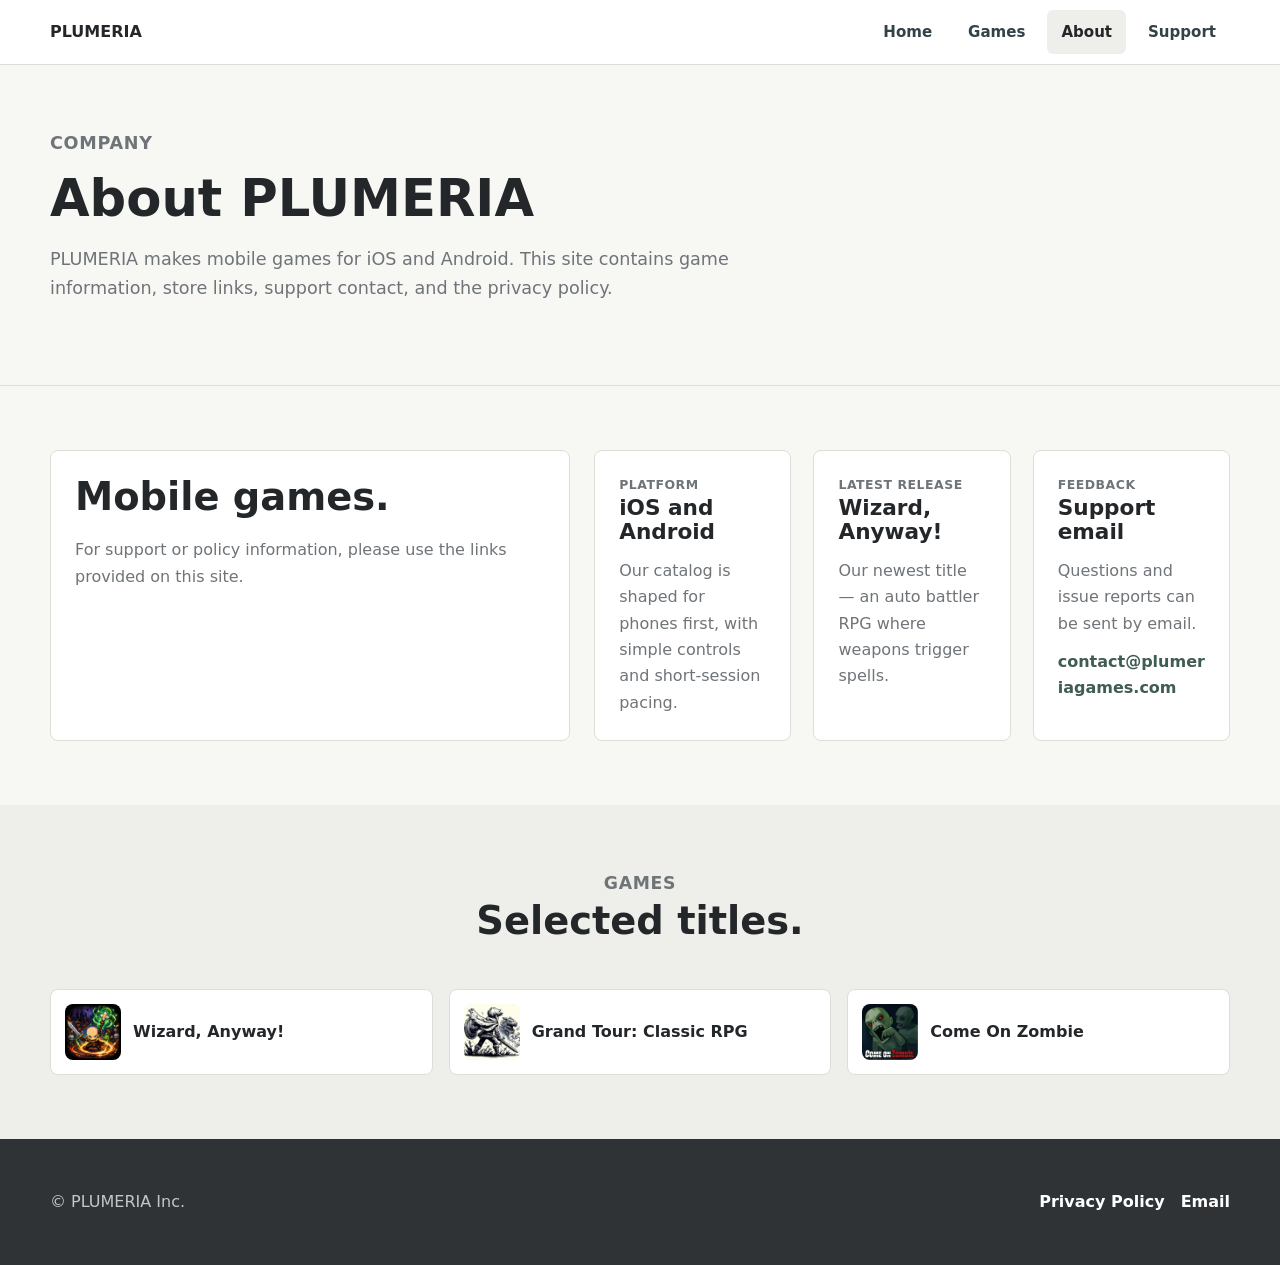
==== commit 12036daf: "Renew homepage with minimal design - Rebuild index/games/about/support pages on a single clean style" ====
--- a/aboutus.html
+++ b/aboutus.html
@@ -1,108 +1,103 @@
-<!DOCTYPE HTML>
-<!--
-	Hielo by TEMPLATED
-	templated.co @templatedco
-	Released for free under the Creative Commons Attribution 3.0 license (templated.co/license)
--->
-<html>
-	<head>
-        <title>About Us - PLUMERIA</title>
-		<meta charset="utf-8" />
-		<meta name="viewport" content="width=device-width, initial-scale=1" />
-		<link rel="stylesheet" href="assets/css/main.css" />
-	</head>
-    <body class="subpage">
-        <!-- Header -->
-        <header id="header">
-            <div class="logo"><a href="index.html">PLUMERIA <span></span></a></div>
-            <a href="#menu"></a>
-        </header>
-
-        <!-- Nav -->
-        <nav id="menu">
-            <ul class="links">
-                <li><a href="index.html">Home</a></li>
-                <li><a href="aboutus.html">About Us</a></li>
-                <li><a href="games.html">Games</a></li>
-                <li><a href="support.html">Support</a></li>
-            </ul>
-        </nav>
-
-
-        <section class="banner full">
-            <article>
-                <img src="images/slide01.jpg" alt="" />
-                <div class="inner">
-                    <header>
-                        <p>A developer and publisher of mobile games.</p>
-                        <h3>About Us</h3>
-                    </header>
-                </div>
-            </article>
-        </section>
-
-        <!-- One -->
-        <section id="one" class="wrapper style2">
-            <div class="inner">
-                <div class="grid-style">
-
-                    <div>
-                        <div class="box">
-                            
-                            <div class="content">
-                                <header class="align-center">
-                                    <p>We Are</p>
-                                    <h2>Developer</h2>
-                                </header>
-                                <p> PLUMERIA is a mobile game developer based in South Korea. We launch games directly into the global market. Our goal is to make a game that gives you happiness.</p>
-                                
-                            </div>
-                        </div>
-                    </div>
-
-                    <div>
-                        <div class="box">
-                            
-                            <div class="content">
-                                <header class="align-center">
-                                    <p>We Are</p>
-                                    <h2>Growing</h2>
-                                </header>
-                                <p> We are still a small team. Right now, it may seem like we're lacking. But we're taking it one step at a time. Your feedback is always welcome.</p>
-                               
-                            </div>
-                        </div>
-                    </div>
-
-                </div>
-            </div>
-        </section>
-
-
-
-        <!-- Footer -->
-        <footer id="footer">
-            <div class="container">
-                <ul class="icons">
-                    <!--
-                <li><a href="#" class="icon fa-twitter"><span class="label">Twitter</span></a></li>
-                <li><a href="#" class="icon fa-facebook"><span class="label">Facebook</span></a></li>
-                <li><a href="#" class="icon fa-instagram"><span class="label">Instagram</span></a></li>
-                -->
-                    <li><a href="mailto:contact@plumeriagames.com" class="icon fa-envelope-o"><span class="label">Email</span></a></li>
-                </ul>
-            </div>
-            <div class="copyright">
-                &copy; PLUMERIA Inc.
-            </div>
-        </footer>
-
-        <!-- Scripts -->
-        <script src="assets/js/jquery.min.js"></script>
-        <script src="assets/js/jquery.scrollex.min.js"></script>
-        <script src="assets/js/skel.min.js"></script>
-        <script src="assets/js/util.js"></script>
-        <script src="assets/js/main.js"></script>
-
-    </body>
-</html>+<!DOCTYPE html>
+<html lang="en">
+	<head>
+		<title>About - PLUMERIA</title>
+		<meta charset="utf-8" />
+		<meta name="viewport" content="width=device-width, initial-scale=1" />
+		<meta name="description" content="Learn about PLUMERIA, a mobile game developer and publisher." />
+		<link rel="stylesheet" href="assets/css/site.css" />
+	</head>
+	<body>
+		<div class="site-shell">
+			<header class="site-header">
+				<div class="nav-wrap">
+					<a class="brand" href="index.html" aria-label="PLUMERIA home">
+						<span>PLUMERIA</span>
+					</a>
+					<button class="nav-toggle" type="button" data-nav-toggle>Menu</button>
+					<nav class="nav-links" aria-label="Primary navigation">
+						<a href="index.html">Home</a>
+						<a href="games.html">Games</a>
+						<a class="is-active" href="aboutus.html">About</a>
+						<a href="support.html">Support</a>
+					</nav>
+				</div>
+			</header>
+
+			<main>
+				<section class="page-hero">
+					<div class="container">
+						<p class="eyebrow">Company</p>
+						<h1>About PLUMERIA</h1>
+						<p>
+							PLUMERIA makes mobile games for iOS and Android. This site contains game information, store links, support contact, and the privacy policy.
+						</p>
+					</div>
+				</section>
+
+				<section class="section">
+					<div class="container split-panel">
+						<div class="panel-dark">
+							<h2>Mobile games.</h2>
+							<p>
+								For support or policy information, please use the links provided on this site.
+							</p>
+						</div>
+						<div class="info-grid">
+							<article class="info-card">
+								<p class="eyebrow">Platform</p>
+								<h3>iOS and Android</h3>
+								<p>Our catalog is shaped for phones first, with simple controls and short-session pacing.</p>
+							</article>
+							<article class="info-card">
+								<p class="eyebrow">Latest Release</p>
+								<h3>Wizard, Anyway!</h3>
+								<p>Our newest title — an auto battler RPG where weapons trigger spells.</p>
+							</article>
+							<article class="info-card">
+								<p class="eyebrow">Feedback</p>
+								<h3>Support email</h3>
+								<p>Questions and issue reports can be sent by email.</p>
+								<a class="text-link" href="mailto:contact@plumeriagames.com">contact@plumeriagames.com</a>
+							</article>
+						</div>
+					</div>
+				</section>
+
+				<section class="section dark">
+					<div class="container">
+						<div class="section-heading center">
+							<p class="eyebrow">Games</p>
+							<h2>Selected titles.</h2>
+						</div>
+						<div class="mini-lineup">
+							<a href="games.html#wizard-anyway">
+								<img src="images/wizard-anyway-icon.jpg" alt="Wizard, Anyway! app icon" />
+								<span>Wizard, Anyway!</span>
+							</a>
+							<a href="games.html#grand-tour">
+								<img src="images/grand-tour-icon.jpg" alt="Grand Tour app icon" />
+								<span>Grand Tour: Classic RPG</span>
+							</a>
+							<a href="games.html#come-on-zombie">
+								<img src="images/games03.jpg" alt="Come On Zombie" />
+								<span>Come On Zombie</span>
+							</a>
+						</div>
+					</div>
+				</section>
+			</main>
+
+			<footer class="site-footer">
+				<div class="container footer-inner">
+					<p>&copy; PLUMERIA Inc.</p>
+					<div class="footer-links">
+						<a href="privacy_policy.html">Privacy Policy</a>
+						<a href="mailto:contact@plumeriagames.com">Email</a>
+					</div>
+				</div>
+			</footer>
+		</div>
+		<script src="assets/js/site.js"></script>
+	</body>
+</html>
--- a/assets/css/site.css
+++ b/assets/css/site.css
@@ -0,0 +1,591 @@
+:root {
+	--ink: #24272a;
+	--muted: #6f7478;
+	--line: #deded8;
+	--surface: #ffffff;
+	--surface-soft: #f7f7f4;
+	--soft-fill: #eeeeea;
+	--footer: #2f3336;
+	--accent: #3f5c55;
+}
+
+*,
+*:before,
+*:after {
+	box-sizing: border-box;
+}
+
+html {
+	scroll-behavior: smooth;
+}
+
+body {
+	margin: 0;
+	background: var(--surface-soft);
+	color: var(--ink);
+	font-family: Inter, ui-sans-serif, system-ui, -apple-system, BlinkMacSystemFont, "Segoe UI", sans-serif;
+	font-size: 16px;
+	line-height: 1.65;
+}
+
+body.menu-open {
+	overflow: hidden;
+}
+
+img {
+	display: block;
+	max-width: 100%;
+}
+
+a {
+	color: inherit;
+}
+
+.site-shell {
+	min-height: 100vh;
+	overflow-x: clip;
+}
+
+.site-header {
+	position: sticky;
+	top: 0;
+	z-index: 20;
+	background: rgba(255, 255, 255, 0.96);
+	border-bottom: 1px solid var(--line);
+}
+
+.nav-wrap {
+	width: min(1180px, calc(100% - 32px));
+	margin: 0 auto;
+	display: flex;
+	align-items: center;
+	justify-content: space-between;
+	gap: 24px;
+	min-height: 64px;
+}
+
+.brand {
+	display: inline-flex;
+	align-items: center;
+	text-decoration: none;
+	font-weight: 700;
+}
+
+.nav-links {
+	display: flex;
+	align-items: center;
+	gap: 8px;
+}
+
+.nav-links a {
+	border-radius: 6px;
+	color: #334149;
+	font-size: 0.94rem;
+	font-weight: 600;
+	padding: 10px 14px;
+	text-decoration: none;
+}
+
+.nav-links a:hover,
+.nav-links a.is-active {
+	background: var(--soft-fill);
+	color: var(--ink);
+}
+
+.nav-toggle {
+	display: none;
+	border: 0;
+	background: var(--ink);
+	border-radius: 6px;
+	color: #fff;
+	font: inherit;
+	font-weight: 600;
+	padding: 9px 13px;
+}
+
+.section {
+	padding: 64px 0;
+}
+
+.section.tight {
+	padding: 48px 0;
+}
+
+.section.dark {
+	background: var(--soft-fill);
+}
+
+.container {
+	width: min(1180px, calc(100% - 32px));
+	margin: 0 auto;
+}
+
+.eyebrow {
+	color: var(--muted);
+	font-size: 0.78rem;
+	font-weight: 700;
+	letter-spacing: 0.04em;
+	margin: 0 0 12px;
+	text-transform: uppercase;
+}
+
+.hero {
+	background: var(--surface-soft);
+	border-bottom: 1px solid var(--line);
+}
+
+.hero .container {
+	display: grid;
+	grid-template-columns: minmax(0, 1fr) minmax(260px, 340px);
+	gap: 48px;
+	align-items: center;
+	padding: 64px 0;
+}
+
+.hero h1,
+.page-hero h1 {
+	color: var(--ink);
+	font-size: clamp(2.1rem, 4vw, 3.4rem);
+	font-weight: 700;
+	line-height: 1.12;
+	margin: 0 0 18px;
+}
+
+.hero-copy {
+	color: var(--muted);
+	font-size: 1.02rem;
+	line-height: 1.75;
+	margin: 0 0 32px;
+	max-width: 560px;
+}
+
+.actions {
+	display: flex;
+	flex-wrap: wrap;
+	gap: 12px;
+}
+
+.button {
+	align-items: center;
+	border-radius: 6px;
+	display: inline-flex;
+	font-weight: 700;
+	justify-content: center;
+	min-height: 44px;
+	padding: 0 20px;
+	text-decoration: none;
+}
+
+.button.primary {
+	background: var(--ink);
+	color: #fff;
+}
+
+.button.secondary {
+	background: #fff;
+	border: 1px solid var(--line);
+	color: var(--ink);
+}
+
+.hero-stage {
+	align-self: start;
+	display: grid;
+	gap: 12px;
+	max-width: 360px;
+}
+
+.hero-card {
+	background: var(--surface);
+	border: 1px solid var(--line);
+	border-radius: 8px;
+	display: grid;
+	grid-template-columns: 64px 1fr;
+	gap: 16px;
+	padding: 14px;
+	width: 100%;
+}
+
+.hero-card img {
+	border-radius: 8px;
+	width: 64px;
+	height: 64px;
+	object-fit: cover;
+}
+
+.hero-card h2 {
+	font-size: 1rem;
+	font-weight: 700;
+	line-height: 1.15;
+	margin: 0 0 6px;
+}
+
+.hero-card p {
+	color: var(--muted);
+	font-size: 0.92rem;
+	line-height: 1.5;
+	margin: 0;
+}
+
+.store-row {
+	display: flex;
+	flex-wrap: wrap;
+	gap: 8px;
+	margin-top: 14px;
+}
+
+.store-row a,
+.store-row img {
+	display: block;
+	height: 40px;
+	width: auto;
+}
+
+.intro-grid {
+	display: grid;
+	grid-template-columns: 0.92fr 1.08fr;
+	gap: 56px;
+	align-items: start;
+}
+
+.section-heading {
+	max-width: 760px;
+}
+
+.section-heading.center {
+	margin: 0 auto 46px;
+	text-align: center;
+}
+
+.section-heading h2 {
+	font-size: clamp(1.7rem, 3vw, 2.45rem);
+	font-weight: 700;
+	line-height: 1.18;
+	margin: 0 0 20px;
+}
+
+.section-heading p {
+	color: var(--muted);
+	font-size: 1.08rem;
+	margin: 0;
+}
+
+.stat-grid {
+	display: grid;
+	grid-template-columns: repeat(3, 1fr);
+	gap: 14px;
+}
+
+.stat-card {
+	background: var(--surface);
+	border: 1px solid var(--line);
+	border-radius: 8px;
+	padding: 24px;
+}
+
+.stat-card strong {
+	display: block;
+	font-size: 1.85rem;
+	font-weight: 700;
+	line-height: 1;
+}
+
+.stat-card span {
+	color: var(--muted);
+	font-size: 0.95rem;
+}
+
+.feature-grid {
+	display: grid;
+	gap: 24px;
+}
+
+.feature-card,
+.game-card,
+.info-card,
+.support-card {
+	background: var(--surface);
+	border: 1px solid var(--line);
+	border-radius: 8px;
+	overflow: hidden;
+}
+
+.feature-body,
+.game-body,
+.info-card,
+.support-card,
+.contact-box,
+.panel-dark {
+	padding: 24px;
+}
+
+.feature-body h3,
+.game-card h3,
+.info-card h3,
+.support-card h2 {
+	font-size: 1.35rem;
+	font-weight: 700;
+	line-height: 1.12;
+	margin: 0 0 14px;
+}
+
+.feature-body p,
+.game-card p,
+.info-card p,
+.support-card p {
+	color: var(--muted);
+	margin: 0;
+	overflow-wrap: anywhere;
+}
+
+.catalog-grid {
+	display: grid;
+	grid-template-columns: repeat(2, minmax(0, 1fr));
+	gap: 22px;
+}
+
+.game-card {
+	display: flex;
+	flex-direction: column;
+}
+
+.game-body {
+	display: flex;
+	flex: 1;
+	flex-direction: column;
+}
+
+.game-body .store-row {
+	margin-top: auto;
+	padding-top: 20px;
+}
+
+.game-heading {
+	align-items: center;
+	display: flex;
+	gap: 14px;
+	margin-bottom: 16px;
+}
+
+.game-heading .eyebrow {
+	margin: 0 0 4px;
+}
+
+.game-heading h3 {
+	margin: 0;
+}
+
+.game-icon {
+	border-radius: 8px;
+	flex: 0 0 auto;
+	height: 64px;
+	object-fit: cover;
+	width: 64px;
+}
+
+.mini-lineup {
+	display: grid;
+	grid-template-columns: repeat(3, minmax(0, 1fr));
+	gap: 16px;
+}
+
+.mini-lineup a {
+	align-items: center;
+	background: var(--surface);
+	border: 1px solid var(--line);
+	border-radius: 8px;
+	color: var(--ink);
+	display: flex;
+	gap: 12px;
+	overflow: hidden;
+	padding: 14px;
+	text-decoration: none;
+}
+
+.mini-lineup img {
+	background: var(--soft-fill);
+	border-radius: 8px;
+	flex: 0 0 auto;
+	height: 56px;
+	object-fit: contain;
+	width: 56px;
+}
+
+.mini-lineup span {
+	font-weight: 700;
+}
+
+.page-hero {
+	background: var(--surface-soft);
+	border-bottom: 1px solid var(--line);
+	padding: 64px 0;
+}
+
+.page-hero p {
+	color: var(--muted);
+	font-size: 1.1rem;
+	max-width: 680px;
+}
+
+.info-grid {
+	display: grid;
+	grid-template-columns: repeat(3, minmax(0, 1fr));
+	gap: 22px;
+}
+
+.split-panel {
+	display: grid;
+	grid-template-columns: 0.9fr 1.1fr;
+	gap: 24px;
+	align-items: stretch;
+}
+
+.panel-dark,
+.contact-box {
+	background: var(--surface);
+	border: 1px solid var(--line);
+	border-radius: 8px;
+}
+
+.panel-dark h2,
+.contact-box h2 {
+	font-size: clamp(1.7rem, 3vw, 2.45rem);
+	font-weight: 700;
+	line-height: 1.15;
+	margin: 0 0 18px;
+}
+
+.panel-dark p {
+	color: var(--muted);
+	margin: 0;
+}
+
+.support-layout {
+	display: grid;
+	grid-template-columns: minmax(0, 0.9fr) minmax(360px, 1.1fr);
+	gap: 24px;
+}
+
+.contact-box p {
+	color: var(--muted);
+	margin: 0 0 24px;
+}
+
+.contact-box .button {
+	background: var(--ink);
+	color: #fff;
+	max-width: 100%;
+	overflow-wrap: anywhere;
+	white-space: normal;
+	width: fit-content;
+}
+
+.text-link {
+	color: var(--accent);
+	display: inline-block;
+	font-weight: 700;
+	margin-top: 12px;
+	max-width: 100%;
+	overflow-wrap: anywhere;
+	text-decoration: none;
+}
+
+.site-footer {
+	background: var(--footer);
+	color: rgba(255, 255, 255, 0.72);
+	padding: 34px 0;
+}
+
+.footer-inner {
+	display: flex;
+	align-items: center;
+	justify-content: space-between;
+	gap: 20px;
+}
+
+.footer-links {
+	display: flex;
+	gap: 16px;
+}
+
+.footer-links a {
+	color: #fff;
+	font-weight: 700;
+	text-decoration: none;
+}
+
+@media screen and (max-width: 980px) {
+	.nav-toggle {
+		display: inline-flex;
+	}
+
+	.nav-links {
+		position: fixed;
+		inset: 76px 16px auto 16px;
+		display: none;
+		background: #fff;
+		border: 1px solid var(--line);
+		border-radius: 8px;
+		padding: 12px;
+	}
+
+	body.menu-open .nav-links {
+		display: grid;
+	}
+
+	.nav-links a {
+		padding: 13px 14px;
+	}
+
+	.hero .container,
+	.intro-grid,
+	.support-layout,
+	.split-panel,
+	.catalog-grid,
+	.info-grid,
+	.stat-grid {
+		grid-template-columns: 1fr;
+	}
+
+	.hero .container {
+		gap: 34px;
+		padding-top: 48px;
+	}
+
+	.hero-stage {
+		max-width: 460px;
+	}
+}
+
+@media screen and (max-width: 680px) {
+	.section,
+	.section.tight {
+		padding: 44px 0;
+	}
+
+	.nav-wrap,
+	.container {
+		width: min(100% - 24px, 1180px);
+	}
+
+	.hero .container {
+		padding: 48px 0;
+	}
+
+	.actions .button {
+		width: 100%;
+	}
+
+	.store-row a,
+	.store-row img {
+		height: 36px;
+	}
+
+	.mini-lineup {
+		grid-template-columns: 1fr;
+	}
+
+	.footer-inner {
+		align-items: flex-start;
+		flex-direction: column;
+	}
+}
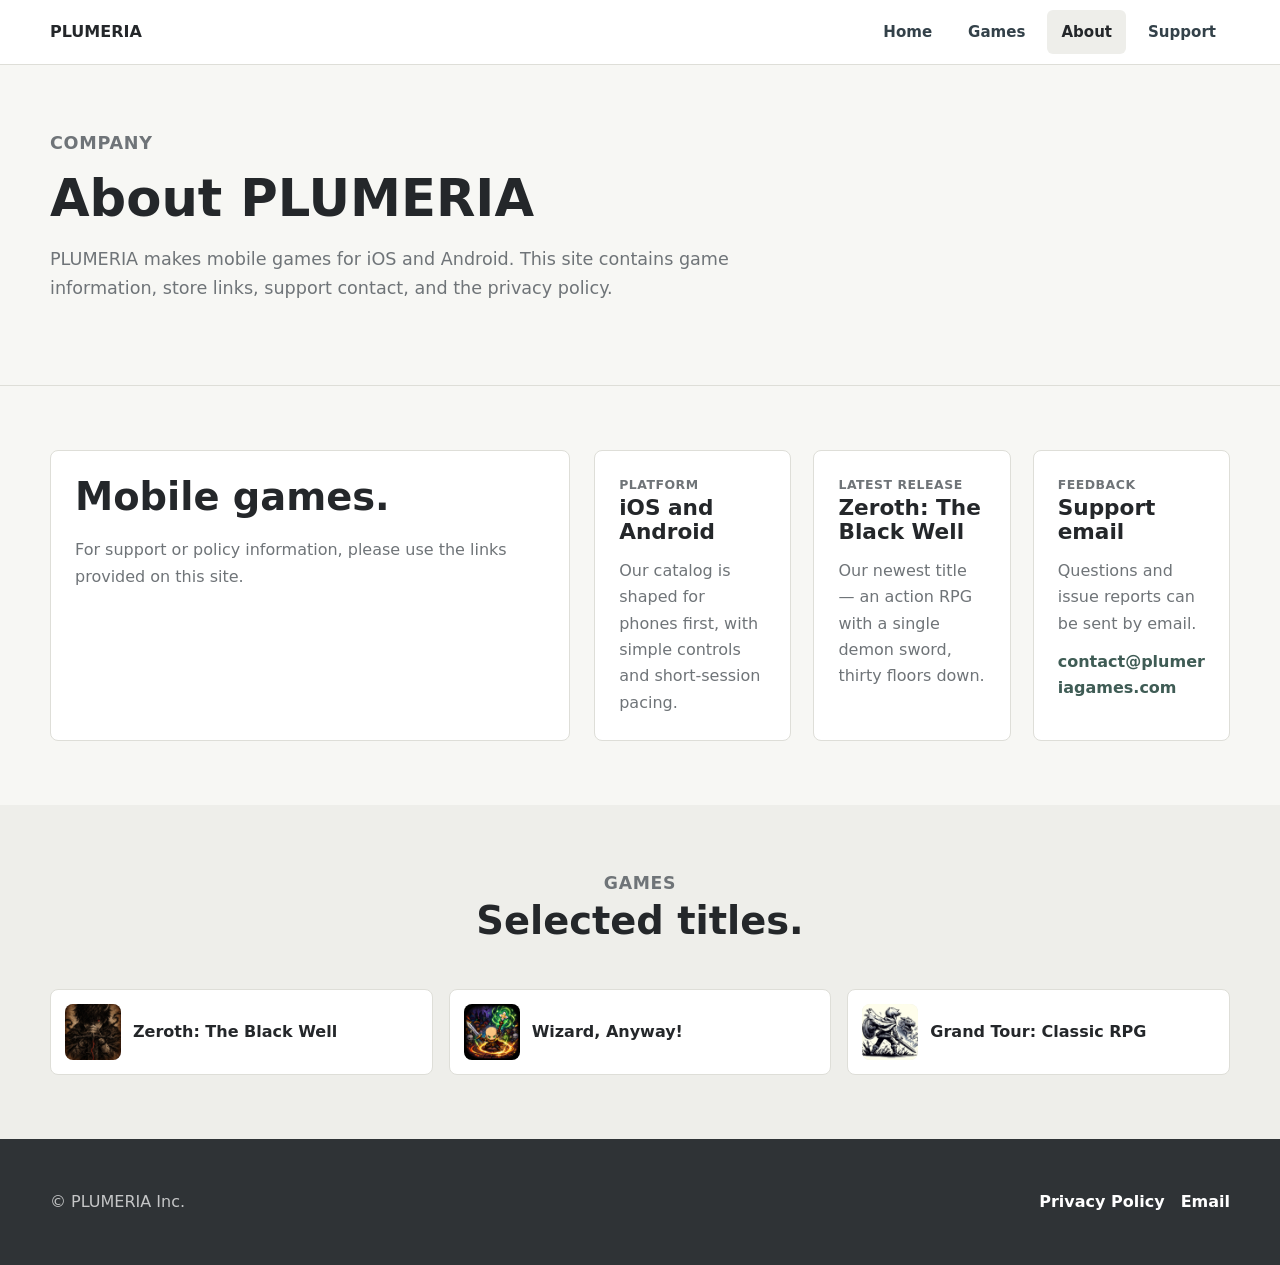
==== commit 9273f16f: "Add Zeroth: The Black Well to the site - Add the app icon and App Store / Google Play links (id68200" ====
--- a/aboutus.html
+++ b/aboutus.html
@@ -51,8 +51,8 @@
 							</article>
 							<article class="info-card">
 								<p class="eyebrow">Latest Release</p>
-								<h3>Wizard, Anyway!</h3>
-								<p>Our newest title — an auto battler RPG where weapons trigger spells.</p>
+								<h3>Zeroth: The Black Well</h3>
+								<p>Our newest title — an action RPG with a single demon sword, thirty floors down.</p>
 							</article>
 							<article class="info-card">
 								<p class="eyebrow">Feedback</p>
@@ -71,6 +71,10 @@
 							<h2>Selected titles.</h2>
 						</div>
 						<div class="mini-lineup">
+							<a href="games.html#zeroth">
+								<img src="images/zeroth-icon.jpg" alt="Zeroth: The Black Well app icon" />
+								<span>Zeroth: The Black Well</span>
+							</a>
 							<a href="games.html#wizard-anyway">
 								<img src="images/wizard-anyway-icon.jpg" alt="Wizard, Anyway! app icon" />
 								<span>Wizard, Anyway!</span>
@@ -78,10 +82,6 @@
 							<a href="games.html#grand-tour">
 								<img src="images/grand-tour-icon.jpg" alt="Grand Tour app icon" />
 								<span>Grand Tour: Classic RPG</span>
-							</a>
-							<a href="games.html#come-on-zombie">
-								<img src="images/games03.jpg" alt="Come On Zombie" />
-								<span>Come On Zombie</span>
 							</a>
 						</div>
 					</div>
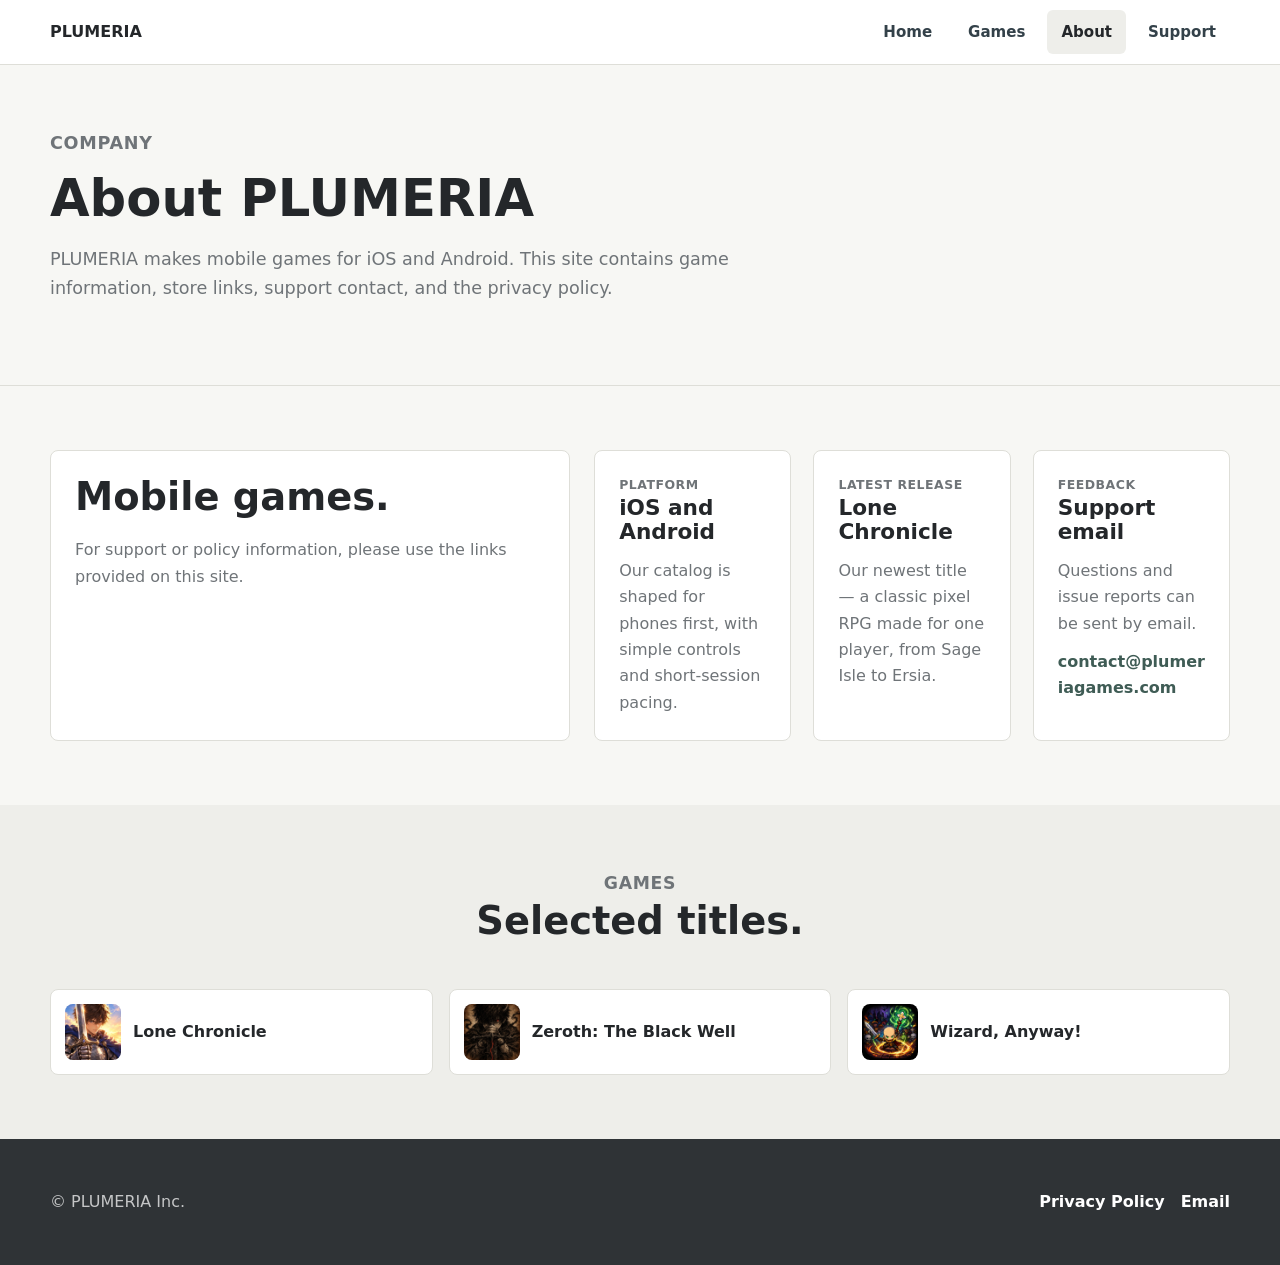
==== commit 16593443: "Add Lone Chronicle to the site - Add the app icon and App Store / Google Play links (id6826741041,  " ====
--- a/aboutus.html
+++ b/aboutus.html
@@ -51,8 +51,8 @@
 							</article>
 							<article class="info-card">
 								<p class="eyebrow">Latest Release</p>
-								<h3>Zeroth: The Black Well</h3>
-								<p>Our newest title — an action RPG with a single demon sword, thirty floors down.</p>
+								<h3>Lone Chronicle</h3>
+								<p>Our newest title — a classic pixel RPG made for one player, from Sage Isle to Ersia.</p>
 							</article>
 							<article class="info-card">
 								<p class="eyebrow">Feedback</p>
@@ -71,6 +71,10 @@
 							<h2>Selected titles.</h2>
 						</div>
 						<div class="mini-lineup">
+							<a href="games.html#lone-chronicle">
+								<img src="images/lone-chronicle-icon.jpg" alt="Lone Chronicle app icon" />
+								<span>Lone Chronicle</span>
+							</a>
 							<a href="games.html#zeroth">
 								<img src="images/zeroth-icon.jpg" alt="Zeroth: The Black Well app icon" />
 								<span>Zeroth: The Black Well</span>
@@ -78,10 +82,6 @@
 							<a href="games.html#wizard-anyway">
 								<img src="images/wizard-anyway-icon.jpg" alt="Wizard, Anyway! app icon" />
 								<span>Wizard, Anyway!</span>
-							</a>
-							<a href="games.html#grand-tour">
-								<img src="images/grand-tour-icon.jpg" alt="Grand Tour app icon" />
-								<span>Grand Tour: Classic RPG</span>
 							</a>
 						</div>
 					</div>
